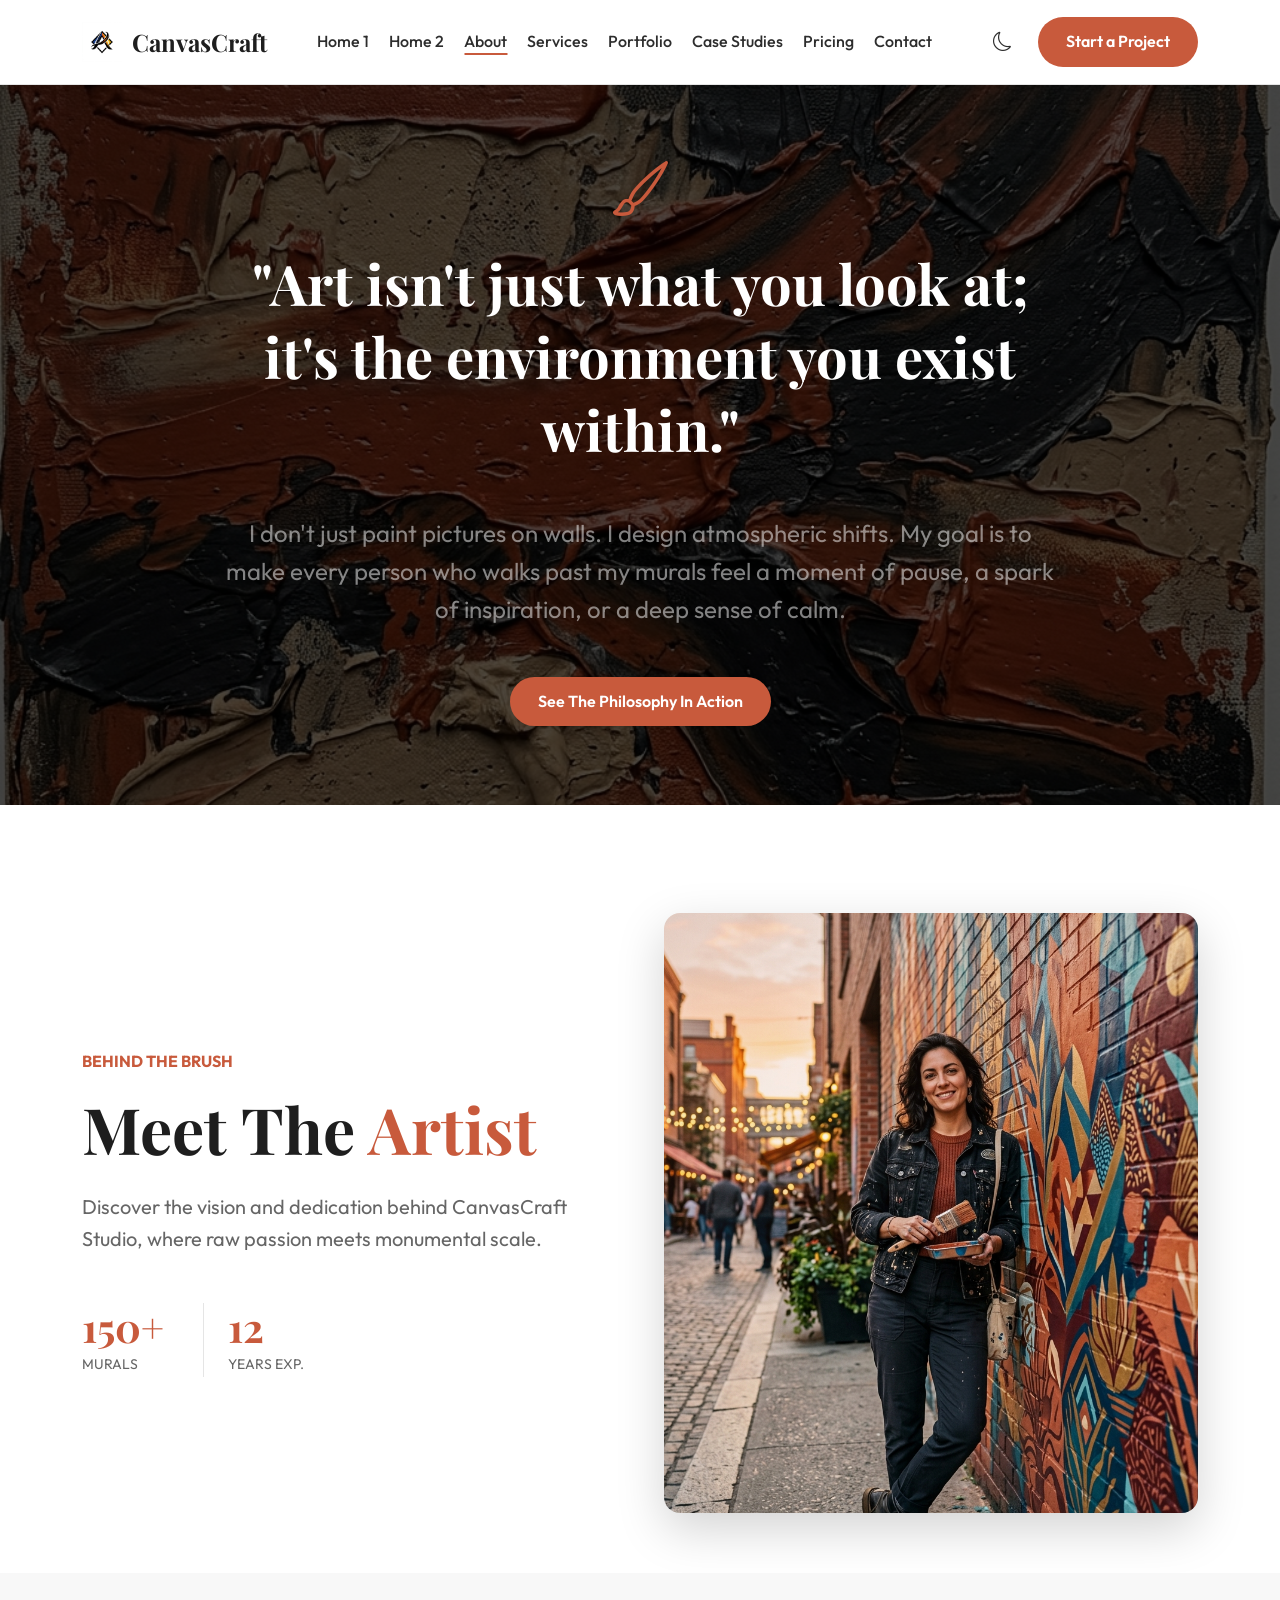
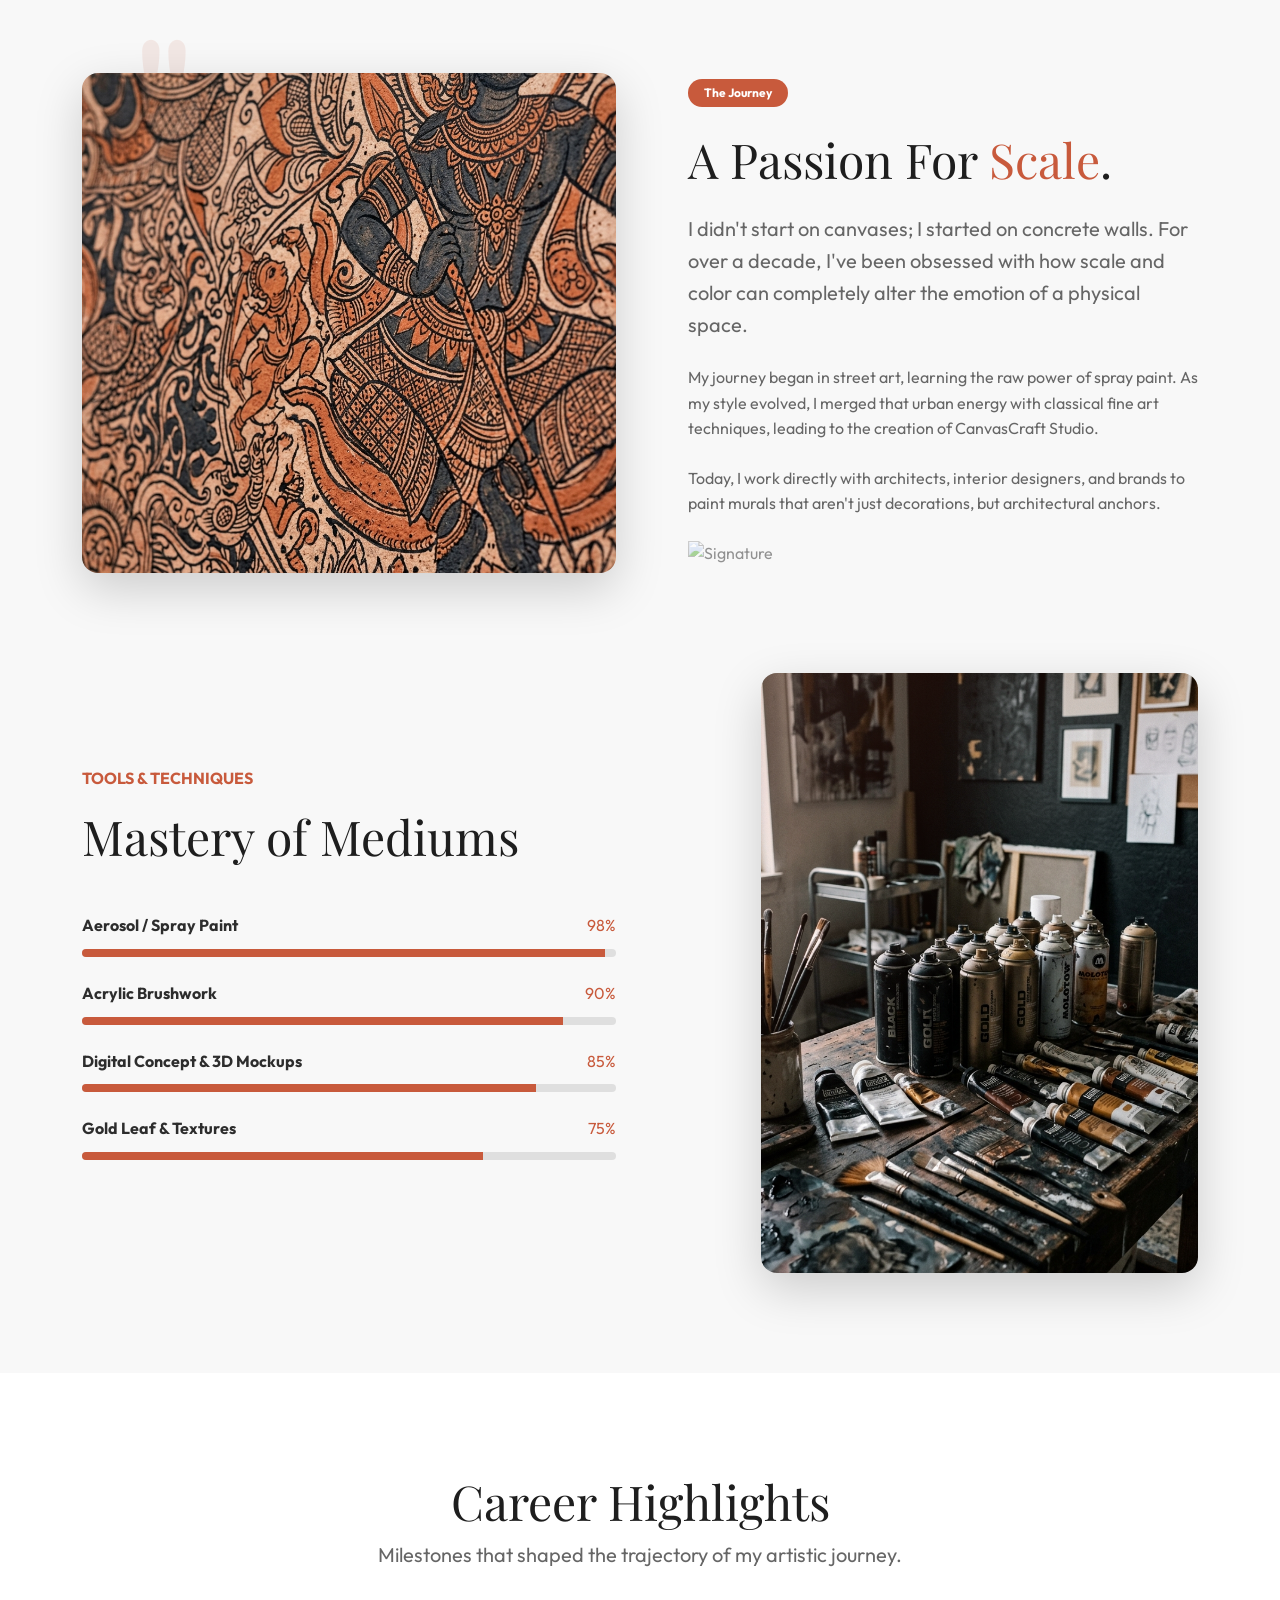
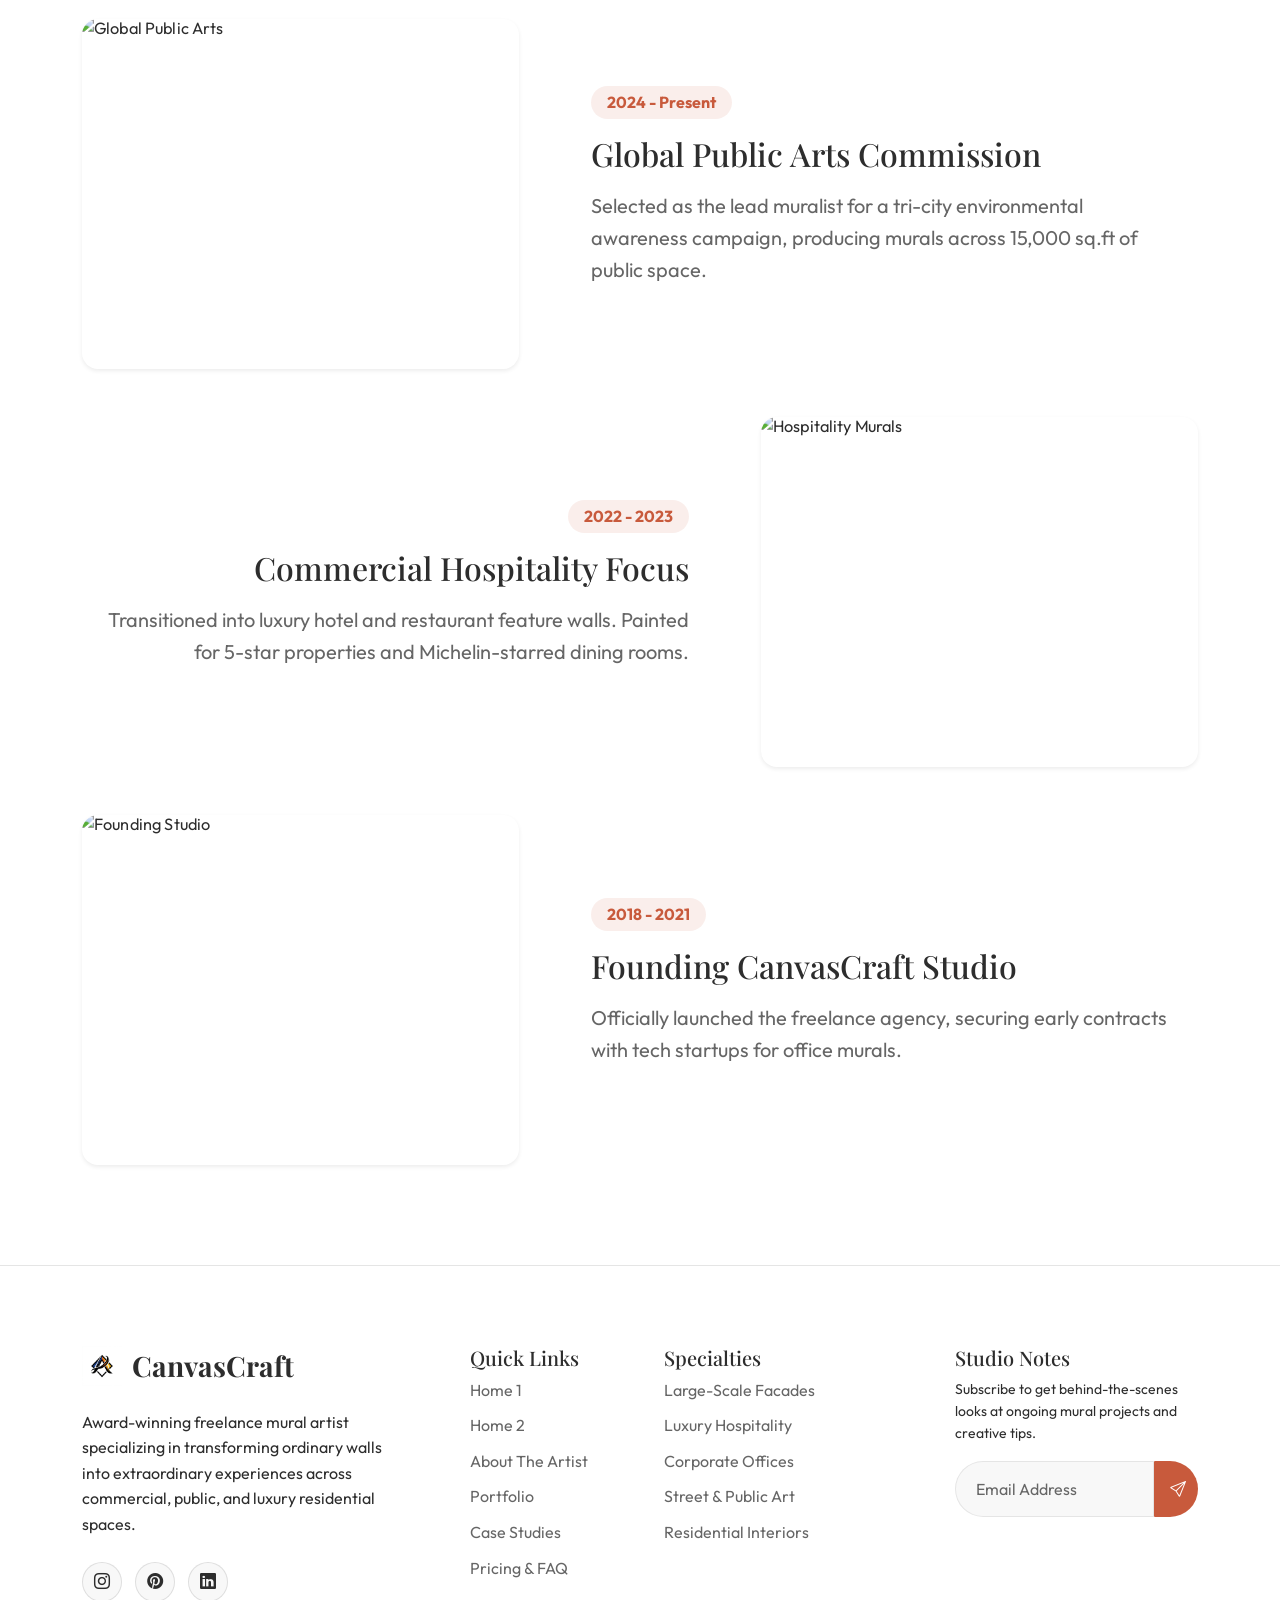
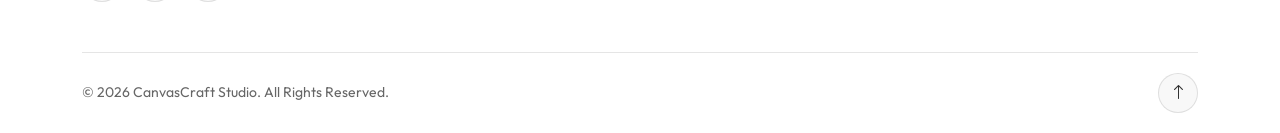
==== about.html @ 9277667c "first commit" ====
<!DOCTYPE html>
<html lang="en">

<head>
    <meta charset="UTF-8">
    <meta name="viewport" content="width=device-width, initial-scale=1.0">
    <title>About The Artist | CanvasCraft Studio</title>

    <!-- Favicon -->
    <link rel="icon" type="image/png" sizes="16x16" href="assets/img/favicons/favicon-16x16.png">
    <link rel="icon" type="image/png" sizes="32x32" href="assets/img/favicons/favicon-32x32.png">
    <link rel="icon" type="image/png" sizes="48x48" href="assets/img/favicons/favicon-48x48.png">
    <link rel="apple-touch-icon" sizes="180x180" href="assets/img/favicons/favicon-180x180.png">
    <link rel="icon" type="image/png" sizes="192x192" href="assets/img/favicons/favicon-192x192.png">
    <link rel="icon" type="image/png" sizes="512x512" href="assets/img/favicons/favicon-512x512.png">

    <!-- Bootstrap CSS -->
    <link href="https://cdn.jsdelivr.net/npm/bootstrap@5.3.2/dist/css/bootstrap.min.css" rel="stylesheet">
    <!-- Bootstrap Icons -->
    <link rel="stylesheet" href="https://cdn.jsdelivr.net/npm/bootstrap-icons@1.11.1/font/bootstrap-icons.css">
    <!-- Custom CSS -->
    <link rel="stylesheet" href="assets/css/style.css">
</head>

<body>

    <!-- Header -->
    <header>
        <div class="container d-flex justify-content-between align-items-center">
            <a href="index.html" class="navbar-brand brand-logo-wrapper">
                <img src="assets/img/brand-logo.png" alt="CanvasCraft Studio Logo" class="brand-logo-img">
                <span class="fs-4 fw-bold m-0"
                    style="color: var(--cc-secondary); font-family: var(--font-heading); line-height: 1;">CanvasCraft</span>
            </a>

            <nav class="d-none d-lg-flex">
                <a href="index.html" class="nav-link">Home 1</a>
                <a href="home2.html" class="nav-link">Home 2</a>
                <a href="about.html" class="nav-link active">About</a>
                <a href="services.html" class="nav-link">Services</a>
                <a href="portfolio.html" class="nav-link">Portfolio</a>
                <a href="case-studies.html" class="nav-link">Case Studies</a>
                <a href="pricing.html" class="nav-link">Pricing</a>
                <a href="contact.html" class="nav-link">Contact</a>
            </nav>

            <div class="d-flex align-items-center gap-3">
                <button id="themeToggle" class="theme-toggle" aria-label="Toggle Dark Mode">
                    <i class="bi bi-moon"></i>
                </button>
                <a href="booking.html" class="btn-primary-brand d-none d-md-inline-block">Start a Project</a>
                <button class="navbar-toggler d-lg-none btn border-0" type="button" data-bs-toggle="offcanvas"
                    data-bs-target="#mobileMenu">
                    <i class="bi bi-list fs-2 text-primary-brand"></i>
                </button>
            </div>
        </div>
    </header>

    <!-- Mobile Menu Offcanvas -->
    <div class="offcanvas offcanvas-end bg-surface" tabindex="-1" id="mobileMenu">
        <div class="offcanvas-header border-bottom">
            <div class="brand-logo-wrapper">
                <img src="assets/img/brand-logo.png" alt="CanvasCraft Studio Logo" class="brand-logo-img">
                <span class="fs-5 fw-bold m-0"
                    style="color: var(--cc-secondary); font-family: var(--font-heading); line-height: 1;">CanvasCraft</span>
            </div>
            <button type="button" class="btn-close" data-bs-dismiss="offcanvas" aria-label="Close"></button>
        </div>
        <div class="offcanvas-body">
            <div class="d-flex flex-column gap-3 fs-5">
                <a href="index.html" class="text-decoration-none text-body">Home 1</a>
                <a href="home2.html" class="text-decoration-none text-body">Home 2</a>
                <a href="about.html" class="text-decoration-none text-primary-brand">About</a>
                <a href="services.html" class="text-decoration-none text-body">Services</a>
                <a href="portfolio.html" class="text-decoration-none text-body">Portfolio</a>
                <a href="case-studies.html" class="text-decoration-none text-body">Case Studies</a>
                <a href="contact.html" class="text-decoration-none text-body">Contact</a>
                <a href="booking.html" class="btn-primary-brand text-center mt-4">Start a Project</a>
            </div>
        </div>
    </div>

    <main>
        <!-- 5. Artistic Philosophy (Moved to Hero) -->
        <section class="philosophy-section position-relative reveal-up overflow-hidden d-flex align-items-center" style="min-height: 80vh;">
            <div class="philosophy-bg position-absolute w-100 h-100 top-0 start-0"
                style="background-image: url('assets/img/services-hero.png'); background-size: cover; background-position: center; background-attachment: fixed; filter: brightness(0.3);">
            </div>
            <div class="container position-relative z-1 text-center text-white">
                <div class="row justify-content-center">
                    <div class="col-lg-9 py-5">
                        <i class="bi bi-brush text-primary-brand display-4 mb-4 d-inline-block"></i>
                        <h2 class="display-4 fw-bold mb-5"
                            style="color: #fff; font-family: var(--font-heading); line-height: 1.3;">"Art isn't just
                            what you look at; it's the environment you exist within."</h2>
                        <p class="fs-4 text-white-50 mb-5 max-w-700 mx-auto">I don't just paint pictures on walls. I
                            design atmospheric shifts. My goal is to make every person who walks past my murals feel a
                            moment of pause, a spark of inspiration, or a deep sense of calm.</p>
                        <a href="portfolio.html" class="btn-primary-brand btn-lg magnetic-btn border-0">See The
                            Philosophy
                            In Action</a>
                    </div>
                </div>
            </div>
        </section>

        <!-- 1. About Info -->
        <section class="about-modern-hero section-padding overflow-hidden bg-surface">
            <div class="container mt-5">
                <div class="row align-items-center g-5">
                    <div class="col-lg-6 reveal-fade-right">
                        <span
                            class="text-primary-brand fw-bold text-uppercase letter-spacing-2 d-inline-block mb-3">Behind
                            The Brush</span>
                        <h1 class="display-3 fw-bold mb-4">Meet The <span class="text-primary-brand">Artist</span></h1>
                        <p class="fs-5 text-muted mb-5">Discover the vision and dedication behind CanvasCraft Studio,
                            where raw passion meets monumental scale.</p>
                        <div class="d-flex gap-4">
                            <div class="stat-box">
                                <h3 class="display-6 fw-bold text-primary-brand mb-0">150+</h3>
                                <span class="text-muted small text-uppercase">Murals</span>
                            </div>
                            <div class="divider-vertical" style="width: 1px; background: var(--cc-border);"></div>
                            <div class="stat-box">
                                <h3 class="display-6 fw-bold text-primary-brand mb-0">12</h3>
                                <span class="text-muted small text-uppercase">Years Exp.</span>
                            </div>
                        </div>
                    </div>
                    <div class="col-lg-6 reveal-fade-left">
                        <div class="modern-image-wrapper rounded-4 overflow-hidden position-relative shadow-lg">
                            <img src="assets/img/about-hero.png" alt="Mural Artist Portrait"
                                class="img-fluid w-100 object-fit-cover"
                                style="height: 600px; transition: transform 0.8s ease;">
                            <div class="image-overlay-glow"></div>
                        </div>
                    </div>
                </div>
            </div>
        </section>

        <!-- 2. Artist Story -->
        <section class="story-section section-padding pb-0">
            <div class="container">
                <div class="row g-5 align-items-center">
                    <div class="col-lg-6 stagger-item">
                        <div class="modern-image-wrapper rounded-4 overflow-hidden shadow-lg">
                            <img src="assets/img/services-why.png" alt="Artist at work"
                                class="img-fluid w-100 object-fit-cover" style="height: 500px;">
                        </div>
                    </div>
                    <div class="col-lg-6 ps-lg-5 stagger-item" style="transition-delay: 0.2s;">
                        <span class="badge bg-dark text-white rounded-pill px-3 py-2 mb-4 d-inline-block"
                            style="background-color: var(--cc-primary) !important;">The Journey</span>
                        <h2 class="display-5 mb-4">A Passion For <span class="text-primary-brand">Scale</span>.</h2>
                        <p class="fs-5 text-muted mb-4">I didn't start on canvases; I started on concrete walls. For
                            over a decade, I've been obsessed with how scale and color can completely alter the emotion
                            of a physical space.</p>
                        <p class="text-muted mb-4">My journey began in street art, learning the raw power of spray
                            paint. As my style evolved, I merged that urban energy with classical fine art techniques,
                            leading to the creation of CanvasCraft Studio.</p>
                        <p class="text-muted mb-4">Today, I work directly with architects, interior designers, and
                            brands to paint murals that aren't just decorations, but architectural anchors.</p>
                        <img src="assets/img/logo.png" alt="Signature" height="40" style="opacity: 0.5;">
                    </div>
                </div>
            </div>
        </section>

        <!-- 3. Skills & Mediums -->
        <section class="section-padding">
            <div class="container">
                <div class="row g-5 align-items-center">
                    <div class="col-lg-6 order-2 order-lg-1 reveal-fade-right">
                        <span
                            class="text-primary-brand fw-bold text-uppercase letter-spacing-2 d-inline-block mb-3">Tools
                            & Techniques</span>
                        <h2 class="mb-5 display-5">Mastery of Mediums</h2>

                        <div class="skill-bar-container mb-4">
                            <div class="d-flex justify-content-between mb-1">
                                <span class="fw-bold">Aerosol / Spray Paint</span>
                                <span class="text-primary-brand">98%</span>
                            </div>
                            <div class="skill-bar">
                                <div class="skill-progress" data-width="98"></div>
                            </div>
                        </div>

                        <div class="skill-bar-container mb-4">
                            <div class="d-flex justify-content-between mb-1">
                                <span class="fw-bold">Acrylic Brushwork</span>
                                <span class="text-primary-brand">90%</span>
                            </div>
                            <div class="skill-bar">
                                <div class="skill-progress" data-width="90"></div>
                            </div>
                        </div>

                        <div class="skill-bar-container mb-4">
                            <div class="d-flex justify-content-between mb-1">
                                <span class="fw-bold">Digital Concept & 3D Mockups</span>
                                <span class="text-primary-brand">85%</span>
                            </div>
                            <div class="skill-bar">
                                <div class="skill-progress" data-width="85"></div>
                            </div>
                        </div>

                        <div class="skill-bar-container">
                            <div class="d-flex justify-content-between mb-1">
                                <span class="fw-bold">Gold Leaf & Textures</span>
                                <span class="text-primary-brand">75%</span>
                            </div>
                            <div class="skill-bar">
                                <div class="skill-progress" data-width="75"></div>
                            </div>
                        </div>
                    </div>
                    <div class="col-lg-5 offset-lg-1 order-1 order-lg-2 reveal-fade-left">
                        <div class="modern-image-wrapper rounded-4 overflow-hidden shadow-lg position-relative">
                            <img src="assets/img/about-skills.png" alt="Artist tools and mediums"
                                class="img-fluid w-100 object-fit-cover" style="height: 600px;">
                            <div class="image-overlay-glow"></div>
                        </div>
                    </div>
                </div>
            </div>
        </section>

        <!-- 4. Experience Timeline (Visual) -->
        <section class="section-padding bg-surface">
            <div class="container">
                <div class="text-center mb-5 reveal-up">
                    <h2 class="display-5">Career Highlights</h2>
                    <p class="text-muted fs-5 max-w-700 mx-auto">Milestones that shaped the trajectory of my artistic
                        journey.</p>
                </div>

                <div class="visual-timeline mt-5">
                    <!-- Milestone 1 -->
                    <div class="row g-5 align-items-center mb-5 stagger-item">
                        <div class="col-lg-5">
                            <div class="modern-image-wrapper rounded-4 shadow-sm overflow-hidden">
                                <img src="https://images.pexels.com/photos/36637961/pexels-photo-36637961.jpeg"
                                    alt="Global Public Arts" class="img-fluid w-100 object-fit-cover"
                                    style="height: 350px;">
                            </div>
                        </div>
                        <div class="col-lg-7 px-lg-5">
                            <div
                                class="d-inline-block px-3 py-1 bg-primary-brand-light text-primary-brand rounded-pill mb-3 fw-bold">
                                2024 - Present</div>
                            <h3 class="h2 mb-3">Global Public Arts Commission</h3>
                            <p class="text-muted fs-5">Selected as the lead muralist for a tri-city environmental
                                awareness campaign, producing murals across 15,000 sq.ft of public space.</p>
                        </div>
                    </div>

                    <!-- Milestone 2 -->
                    <div class="row g-5 align-items-center mb-5 stagger-item">
                        <div class="col-lg-7 order-2 order-lg-1 text-lg-end px-lg-5">
                            <div
                                class="d-inline-block px-3 py-1 bg-primary-brand-light text-primary-brand rounded-pill mb-3 fw-bold">
                                2022 - 2023</div>
                            <h3 class="h2 mb-3">Commercial Hospitality Focus</h3>
                            <p class="text-muted fs-5">Transitioned into luxury hotel and restaurant feature walls.
                                Painted for 5-star properties and Michelin-starred dining rooms.</p>
                        </div>
                        <div class="col-lg-5 order-1 order-lg-2">
                            <div class="modern-image-wrapper rounded-4 shadow-sm overflow-hidden">
                                <img src="https://images.pexels.com/photos/13370083/pexels-photo-13370083.jpeg"
                                    alt="Hospitality Murals" class="img-fluid w-100 object-fit-cover"
                                    style="height: 350px;">
                            </div>
                        </div>
                    </div>

                    <!-- Milestone 3 -->
                    <div class="row g-5 align-items-center stagger-item">
                        <div class="col-lg-5">
                            <div class="modern-image-wrapper rounded-4 shadow-sm overflow-hidden">
                                <img src="https://images.pexels.com/photos/8036827/pexels-photo-8036827.jpeg"
                                    alt="Founding Studio" class="img-fluid w-100 object-fit-cover"
                                    style="height: 350px;">
                            </div>
                        </div>
                        <div class="col-lg-7 px-lg-5">
                            <div
                                class="d-inline-block px-3 py-1 bg-primary-brand-light text-primary-brand rounded-pill mb-3 fw-bold">
                                2018 - 2021</div>
                            <h3 class="h2 mb-3">Founding CanvasCraft Studio</h3>
                            <p class="text-muted fs-5">Officially launched the freelance agency, securing early
                                contracts with tech startups for office murals.</p>
                        </div>
                    </div>
                </div>
            </div>
        </section>


    </main>

    <!-- Identical Footer Across All Pages -->
    <footer>
        <div class="container">
            <div class="row g-5">
                <div class="col-lg-4 pe-lg-5">
                    <div class="brand-logo-wrapper mb-4">
                        <img src="assets/img/brand-logo.png" alt="CanvasCraft Studio Logo" class="brand-logo-img">
                        <span class="fs-3 fw-bold  m-0"
                            style="font-family: var(--font-heading); line-height: 1;">CanvasCraft</span>
                    </div>
                    <p class="mb-4">Award-winning freelance mural artist specializing in transforming ordinary walls
                        into extraordinary experiences across commercial, public, and luxury residential spaces.</p>
                    <div class="social-icons">
                        <a href="#"><i class="bi bi-instagram"></i></a>
                        <a href="#"><i class="bi bi-pinterest"></i></a>
                        <a href="#"><i class="bi bi-linkedin"></i></a>
                    </div>
                </div>
                <div class="col-lg-2 col-md-6">
                    <h4 class="h5">Quick Links</h4>
                    <a href="index.html" class="footer-link">Home 1</a>
                    <a href="home2.html" class="footer-link">Home 2</a>
                    <a href="about.html" class="footer-link text-primary-brand">About The Artist</a>
                    <a href="portfolio.html" class="footer-link">Portfolio</a>
                    <a href="case-studies.html" class="footer-link">Case Studies</a>
                    <a href="pricing.html" class="footer-link">Pricing & FAQ</a>
                </div>
                <div class="col-lg-3 col-md-6">
                    <h4 class="h5">Specialties</h4>
                    <a href="services.html" class="footer-link">Large-Scale Facades</a>
                    <a href="services.html" class="footer-link">Luxury Hospitality</a>
                    <a href="services.html" class="footer-link">Corporate Offices</a>
                    <a href="services.html" class="footer-link">Street & Public Art</a>
                    <a href="services.html" class="footer-link">Residential Interiors</a>
                </div>
                <div class="col-lg-3">
                    <h4 class="h5">Studio Notes</h4>
                    <p class="small mb-3">Subscribe to get behind-the-scenes looks at ongoing mural projects and
                        creative tips.</p>
                    <form class="d-flex">
                        <input type="email" class="form-control rounded-start-pill" placeholder="Email Address">
                        <button class="btn btn-primary-brand rounded-end-pill px-3" type="button"
                            style="padding: 10px 15px;"><i class="bi bi-send"></i></button>
                    </form>
                </div>
            </div>

            <div class="footer-bottom d-flex flex-column flex-md-row justify-content-between align-items-center">
                <p class="mb-2 mb-md-0 text-secondary small">&copy; 2026 CanvasCraft Studio. All Rights Reserved.</p>
                <div class="social-icons mt-3 mt-md-0">
                    <a href="#" onclick="window.scrollTo({top:0, behavior:'smooth'}); return false;"
                        aria-label="Back to top" style="margin-right: 0;" title="Back to top">
                        <i class="bi bi-arrow-up"></i>
                    </a>
                </div>
            </div>
        </div>
    </footer>

    <!-- Bootstrap Bundle with Popper -->
    <script src="https://cdn.jsdelivr.net/npm/bootstrap@5.3.2/dist/js/bootstrap.bundle.min.js"></script>
    <!-- Custom JS -->
    <script src="assets/js/main.js"></script>
</body>

</html>
---- assets/css/style.css ----
@import url('https://fonts.googleapis.com/css2?family=Outfit:wght@300;400;500;600;700;800&family=Playfair+Display:ital,wght@0,400;0,600;0,700;1,400&display=swap');

:root {
  /* Colors - Light Theme (Default) */
  --cc-primary: #C85A3C; /* Deep Terracotta */
  --cc-secondary: #1E1E1E; /* Charcoal Black */
  --cc-accent: #E6D5C3; /* Warm Sand */
  --cc-bg: #F8F8F8; /* Soft White */
  --cc-surface: #FFFFFF;
  --cc-text: #2D2D2D;
  --cc-text-muted: #666666;
  --cc-border: rgba(0, 0, 0, 0.1);
  --cc-nav-bg: rgba(248, 248, 248, 0.9);
  
  /* Fonts */
  --font-heading: 'Playfair Display', serif;
  --font-body: 'Outfit', sans-serif;
  
  /* Layout */
  --section-padding: 100px 0;
  --border-radius: 12px;
  --transition-smooth: 0.4s cubic-bezier(0.25, 1, 0.5, 1);
}

[data-theme="dark"] {
  --cc-primary: #D96A4A;
  --cc-secondary: #F8F8F8;
  --cc-accent: #C2AE9A;
  --cc-bg: #121212;
  --cc-surface: #1E1E1E;
  --cc-text: #E0E0E0;
  --cc-text-muted: #A0A0A0;
  --cc-border: rgba(255, 255, 255, 0.1);
  --cc-nav-bg: rgba(18, 18, 18, 0.9);
}

* {
  margin: 0;
  padding: 0;
  box-sizing: border-box;
}

body {
  font-family: var(--font-body);
  background-color: var(--cc-bg);
  color: var(--cc-text);
  line-height: 1.6;
  transition: background-color var(--transition-smooth), color var(--transition-smooth);
  overflow-x: hidden;
  padding-top: 85px; /* Prevent header overlap */
}

h1, h2, h3, h4, h5, h6 {
  font-family: var(--font-heading);
  color: var(--cc-secondary);
  font-weight: 700;
  line-height: 1.2;
}

a {
  text-decoration: none;
  color: var(--cc-primary);
  transition: color var(--transition-smooth);
}

img {
  max-width: 100%;
  height: auto;
  display: block;
}

/* Base Utility Classes */
.bg-surface { background-color: var(--cc-surface); transition: background-color var(--transition-smooth); }
.text-primary-brand { color: var(--cc-primary); }
.bg-primary-brand { background-color: var(--cc-primary) !important; }
.section-padding { padding: var(--section-padding); }

/* Sticky Header */
header {
  position: fixed;
  top: 0;
  left: 0;
  width: 100%;
  height: 85px;
  z-index: 1000;
  background-color: var(--cc-surface); /* Solid background to prevent blending */
  box-shadow: 0 4px 20px rgba(0,0,0,0.05); /* Stronger separation */
  border-bottom: 1px solid var(--cc-border);
  transition: all var(--transition-smooth);
  display: flex;
  align-items: center;
}

.navbar-brand img {
  height: 50px;
  object-fit: contain;
}

.nav-link {
  color: var(--cc-text) !important;
  font-weight: 500;
  position: relative;
  margin: 0 10px;
}

.nav-link::after {
  content: '';
  position: absolute;
  width: 0;
  height: 2px;
  bottom: 0;
  left: 50%;
  background-color: var(--cc-primary);
  transition: all var(--transition-smooth);
  transform: translateX(-50%);
}

.nav-link:hover::after, .nav-link.active::after {
  width: 100%;
}

.btn-primary-brand {
  background-color: var(--cc-primary);
  color: #fff;
  padding: 12px 28px;
  border-radius: 30px;
  font-weight: 600;
  border: none;
  position: relative;
  overflow: hidden;
  z-index: 1;
  transition: all var(--transition-smooth);
  text-decoration: none;
  display: inline-block;
}

.btn-primary-brand::before {
  content: '';
  position: absolute;
  top: 0;
  left: -100%;
  width: 100%;
  height: 100%;
  background-color: #A3482E;
  z-index: -1;
  transition: all var(--transition-smooth);
}

.btn-primary-brand:hover::before {
  left: 0;
}

.btn-primary-brand:hover {
  color: #fff;
  transform: translateY(-3px);
  box-shadow: 0 10px 20px rgba(200, 90, 60, 0.3);
}

.theme-toggle {
  background: none;
  border: none;
  color: var(--cc-text);
  font-size: 1.2rem;
  cursor: pointer;
  display: flex;
  align-items: center;
  justify-content: center;
  width: 40px;
  height: 40px;
  border-radius: 50%;
  transition: background-color 0.3s;
}
.theme-toggle:hover {
  background-color: var(--cc-border);
}

/* Animations */
.reveal-up {
  opacity: 0;
  transform: translateY(50px);
  transition: all 1s cubic-bezier(0.25, 1, 0.5, 1);
}

.reveal-up.active {
  opacity: 1;
  transform: translateY(0);
}

.stagger-item {
  opacity: 0;
  transform: translateY(30px);
  transition: all 0.8s cubic-bezier(0.25, 1, 0.5, 1);
}

.stagger-item.active {
  opacity: 1;
  transform: translateY(0);
}

.reveal-fade-right {
  opacity: 0;
  transform: translateX(-50px);
  transition: all 1s cubic-bezier(0.25, 1, 0.5, 1);
}

.reveal-fade-right.active {
  opacity: 1;
  transform: translateX(0);
}

.reveal-fade-left {
  opacity: 0;
  transform: translateX(50px);
  transition: all 1s cubic-bezier(0.25, 1, 0.5, 1);
}

.reveal-fade-left.active {
  opacity: 1;
  transform: translateX(0);
}

/* Home Page 1 Styles */

/* 1. Premium Hero */
.hero-home1 {
  min-height: calc(100vh - 85px);
  display: flex;
  align-items: center;
  position: relative;
  padding-top: 40px;
}
.hero-content h1 {
  font-size: clamp(3rem, 5vw, 5.5rem);
  margin-bottom: 20px;
}
.hero-image-wrapper {
  position: relative;
  border-radius: var(--border-radius);
  overflow: hidden;
  box-shadow: 0 20px 50px rgba(0,0,0,0.1);
}
.hero-image-wrapper img {
  width: 100%;
  height: 80vh;
  object-fit: cover;
  transition: transform 1.5s ease;
}
.hero-image-wrapper:hover img {
  transform: scale(1.05);
}

/* 2. Featured Mural Categories */
.category-card {
  position: relative;
  border-radius: var(--border-radius);
  overflow: hidden;
  cursor: pointer;
  margin-bottom: 30px;
}
.category-card img {
  height: 400px;
  width: 100%;
  object-fit: cover;
  transition: transform 0.8s ease;
}
.category-overlay {
  position: absolute;
  bottom: 0;
  left: 0;
  width: 100%;
  padding: 30px;
  background: linear-gradient(to top, rgba(0,0,0,0.8), transparent);
  color: #fff;
  transform: translateY(20px);
  opacity: 0;
  transition: all 0.4s ease;
}
.category-overlay h3 {
  color: #fff;
  margin: 0;
}
.category-card:hover img {
  transform: scale(1.1);
}
.category-card:hover .category-overlay {
  transform: translateY(0);
  opacity: 1;
}

/* 3. Signature Projects */
.signature-section {
  background-color: var(--cc-bg);
  position: relative;
  overflow: hidden;
}
.modern-image-wrapper {
  border-radius: 20px;
  overflow: hidden;
  box-shadow: 0 30px 60px rgba(0,0,0,0.1);
}
.modern-image-wrapper img {
  transform: scale(1.02);
}
.modern-image-wrapper:hover img {
  transform: scale(1.08);
}
.image-overlay-glow {
  position: absolute;
  top: 0; left: 0; right: 0; bottom: 0;
  background: linear-gradient(135deg, rgba(200,90,60,0.2) 0%, transparent 50%);
  pointer-events: none;
}
.signature-content-modern {
  background-color: transparent;
}
.transition-transform {
  transition: transform 0.3s ease;
}
.btn-primary-brand:hover .transition-transform {
  transform: translateX(5px);
}

/* 4. Creative Process Timeline */
.process-timeline {
  position: relative;
}
.process-timeline::before {
  content: '';
  position: absolute;
  top: 0;
  left: 50%;
  width: 2px;
  height: 100%;
  background-color: var(--cc-primary);
  transform: translateX(-50%);
  opacity: 0.3;
}
.timeline-item {
  position: relative;
  margin-bottom: 60px;
  width: 50%;
}
.timeline-item:nth-child(odd) {
  left: 0;
  padding-right: 50px;
  text-align: right;
}
.timeline-item:nth-child(even) {
  left: 50%;
  padding-left: 50px;
}
.timeline-dot {
  position: absolute;
  top: 0;
  width: 20px;
  height: 20px;
  background-color: var(--cc-primary);
  border-radius: 50%;
  z-index: 1;
}
.timeline-item:nth-child(odd) .timeline-dot {
  right: -10px;
}
.timeline-item:nth-child(even) .timeline-dot {
  left: -10px;
}

/* 5. Testimonials */
.testimonial-card {
  background-color: var(--cc-surface);
  padding: 40px;
  border-radius: var(--border-radius);
  box-shadow: 0 15px 35px rgba(0,0,0,0.03);
  transition: transform 0.3s ease, background-color var(--transition-smooth);
  border: 1px solid var(--cc-border);
}
.testimonial-card:hover {
  transform: translateY(-10px);
}
.client-info {
  display: flex;
  align-items: center;
  margin-bottom: 20px;
}
.client-avatar {
  width: 60px;
  height: 60px;
  border-radius: 50%;
  background-color: var(--cc-accent);
  display: flex;
  align-items: center;
  justify-content: center;
  font-weight: bold;
  color: var(--cc-secondary);
  font-size: 1.5rem;
  margin-right: 15px;
}

/* 6. Contact CTA */
.cta-section {
  background-color: var(--cc-accent);
  color: var(--cc-secondary);
  text-align: center;
  position: relative;
  overflow: hidden;
  border-radius: var(--border-radius);
  margin: 0 20px 100px 20px;
}
.cta-section [data-theme="dark"] & {
  color: #121212;
}
.cta-content h2 {
  color: var(--cc-secondary);
}
[data-theme="dark"] .cta-section h2, [data-theme="dark"] .cta-section p {
  color: #121212 !important;
}

/* Footer */
footer {
  background-color: var(--cc-surface);
  color: var(--cc-text);
  padding-top: 80px;
  border-top: 1px solid var(--cc-border);
}
footer h4 {
  color: var(--cc-secondary);
  margin-bottom: 20px;
}
.footer-link {
  color: var(--cc-text-muted);
  transition: color 0.3s ease;
  display: block;
  margin-bottom: 10px;
}
.footer-link:hover {
  color: var(--cc-primary);
}
.social-icons a {
  color: var(--cc-text);
  background-color: var(--cc-bg);
  border: 1px solid var(--cc-border);
  width: 40px;
  height: 40px;
  display: inline-flex;
  align-items: center;
  justify-content: center;
  border-radius: 50%;
  margin-right: 10px;
  transition: all 0.3s ease;
}
.social-icons a:hover {
  background-color: var(--cc-primary);
  color: #fff;
  border-color: var(--cc-primary);
  transform: translateY(-3px);
}
.footer-bottom {
  border-top: 1px solid var(--cc-border);
  padding: 20px 0;
  margin-top: 50px;
}

/* Responsive Overrides */
@media (max-width: 768px) {
  .process-timeline::before {
    left: 20px;
  }
  .timeline-item {
    width: 100%;
    padding-left: 60px !important;
    padding-right: 0 !important;
    text-align: left !important;
    left: 0 !important;
  }
  .timeline-dot {
    left: 10px !important;
  }
}

/* Home Page 2 Styles */
.split-hero {
  min-height: calc(100vh - 85px);
  display: flex;
  position: relative;
  overflow: hidden;
}
.split-hero-text {
  display: flex;
  flex-direction: column;
  justify-content: center;
  padding: 5% 10%;
  background-color: var(--cc-surface);
  z-index: 2;
}
.split-hero-img {
  background-image: url('../img/home2-hero.png');
  background-size: cover;
  background-position: center;
  clip-path: polygon(10% 0, 100% 0, 100% 100%, 0% 100%);
  animation: slideInRight 1.5s cubic-bezier(0.25, 1, 0.5, 1) forwards;
  opacity: 0;
}
@keyframes slideInRight {
  from { transform: translateX(100%); opacity: 0; }
  to { transform: translateX(0); opacity: 1; }
}

.large-project-section {
  /* Inherits standard body background and text color */
}
.large-project-img {
  border-radius: var(--border-radius);
  box-shadow: 0 30px 60px rgba(0,0,0,0.5);
  transform: scale(0.95);
  transition: transform 1s ease;
}
.large-project-img:hover {
  transform: scale(1);
}

.industry-card {
  padding: 40px;
  background-color: var(--cc-surface);
  border-radius: var(--border-radius);
  border: 1px solid var(--cc-border);
  text-align: center;
  transition: all var(--transition-smooth);
}
.industry-card i {
  font-size: 3rem;
  color: var(--cc-primary);
  margin-bottom: 20px;
  display: inline-block;
  transition: transform 0.4s;
}
.industry-card:hover {
  background-color: var(--cc-primary);
  color: #fff;
  transform: translateY(-10px);
}
.industry-card:hover i, .industry-card:hover h4, .industry-card:hover p {
  color: #fff !important;
}

/* Before & After Slider */
.ba-slider {
  position: relative;
  width: 100%;
  max-width: 900px;
  margin: 0 auto;
  border-radius: var(--border-radius);
  overflow: hidden;
  box-shadow: 0 20px 40px rgba(0,0,0,0.1);
}
.ba-img {
  width: 100%;
  display: block;
}
.ba-after {
  position: absolute;
  top: 0;
  left: 0;
  width: 50%;
  height: 100%;
  overflow: hidden;
  border-right: 4px solid var(--cc-primary);
}
.ba-after img {
  width: 900px; /* Match max-width */
  max-width: none;
  height: 100%;
  object-fit: cover;
}
.ba-handle {
  position: absolute;
  top: 0;
  bottom: 0;
  left: 50%;
  width: 40px;
  margin-left: -20px;
  cursor: ew-resize;
  z-index: 10;
  display: flex;
  align-items: center;
  justify-content: center;
}
.ba-handle-btn {
  width: 40px;
  height: 40px;
  background-color: var(--cc-primary);
  border-radius: 50%;
  color: #fff;
  display: flex;
  align-items: center;
  justify-content: center;
  box-shadow: 0 0 15px rgba(0,0,0,0.3);
}

.award-logo {
  filter: grayscale(100%) opacity(0.5);
  transition: all 0.3s ease;
  max-height: 60px;
}
.award-logo:hover {
  filter: grayscale(0%) opacity(1);
}

/* Global Brand Logo Standards */
.brand-logo-wrapper {
  display: flex;
  align-items: center;
  gap: 10px;
}
.brand-logo-img {
  height: 40px !important;
  width: auto;
  object-fit: contain;
}

/* About Page Styles */
.about-modern-hero {
  padding-top: 60px;
  padding-bottom: 60px;
}
.bg-primary-brand-light {
  background-color: rgba(200, 90, 60, 0.1);
}
.stat-box {
  padding-right: 15px;
}
.visual-timeline .row {
  position: relative;
}

.story-section {
  position: relative;
}
.story-section::before {
  content: '"';
  position: absolute;
  top: -50px;
  left: 10%;
  font-family: var(--font-heading);
  font-size: 15rem;
  color: var(--cc-primary);
  opacity: 0.1;
  z-index: 0;
}

.skill-bar-container {
  margin-bottom: 20px;
}
.skill-bar {
  height: 8px;
  background-color: var(--cc-border);
  border-radius: 4px;
  overflow: hidden;
  margin-top: 10px;
}
.skill-progress {
  height: 100%;
  background-color: var(--cc-primary);
  width: 0; /* Animated via JS */
  transition: width 1.5s cubic-bezier(0.25, 1, 0.5, 1);
}

@media (max-width: 991px) {
  .split-hero-img {
    height: 40vh;
    clip-path: none;
    order: -1;
  }
}

/* Phase 3: Services & Details Styles */
.services-hero {
  padding-top: 100px;
  padding-bottom: 100px;
  background-image: linear-gradient(rgba(0, 0, 0, 0.7), rgba(0, 0, 0, 0.7)), url('https://images.pexels.com/photos/11216911/pexels-photo-11216911.jpeg');
  background-size: cover;
  background-position: center;
  background-attachment: fixed;
  color: #fff;
}

.service-cat-card {
  background-color: var(--cc-surface);
  border-radius: var(--border-radius);
  overflow: hidden;
  transition: all 0.5s ease;
  border: 1px solid var(--cc-border);
  position: relative;
  z-index: 1;
}
.service-cat-card::after {
  content: '';
  position: absolute;
  top: 0; left: 0; width: 100%; height: 100%;
  background-color: var(--cc-primary);
  z-index: -1;
  transform: scaleY(0);
  transform-origin: bottom;
  transition: transform 0.5s ease;
}
.service-cat-card:hover::after {
  transform: scaleY(1);
}
.service-cat-card:hover h3, .service-cat-card:hover p, .service-cat-card:hover i {
  color: #fff !important;
}
.service-cat-card:hover .service-card-img {
  transform: scale(1.1) !important;
}
.service-cat-card:hover .btn-outline-primary {
  border-color: #fff !important;
  color: #fff !important;
}

.process-steps-wrap {
  position: relative;
}
.process-step-box {
  background-color: var(--cc-surface);
  padding: 40px;
  border-radius: var(--border-radius);
  box-shadow: 0 10px 30px rgba(0,0,0,0.05);
  position: relative;
  z-index: 2;
  border-top: 4px solid var(--cc-primary);
}
.process-step-number {
  position: absolute;
  top: -25px;
  left: 30px;
  width: 50px;
  height: 50px;
  background-color: var(--cc-primary);
  color: #fff;
  border-radius: 50%;
  display: flex;
  align-items: center;
  justify-content: center;
  font-size: 1.5rem;
  font-weight: bold;
  font-family: var(--font-heading);
}

.why-hire-img {
  border-radius: var(--border-radius);
  box-shadow: -20px 20px 0 var(--cc-primary);
}

.sd-hero {
  padding-top: 60px;
  background-color: var(--cc-surface);
}
.sd-hero-img {
  width: 100%;
  height: 60vh;
  object-fit: cover;
  border-radius: var(--border-radius);
}

.sd-workflow-box {
  padding: 30px;
  border-left: 2px solid var(--cc-border);
  transition: all 0.3s;
}
.sd-workflow-box:hover {
  border-left-color: var(--cc-primary);
  background-color: rgba(200, 90, 60, 0.05);
}

.sd-portfolio-img {
  border-radius: var(--border-radius);
  transition: transform 0.5s;
}
.sd-portfolio-img:hover {
  transform: scale(1.03);
}

/* Phase 4: Blog Styles */
.blog-hero {
  padding-top: 60px;
  padding-bottom: 100px;
  background-color: var(--cc-surface);
}

.blog-card {
  background-color: var(--cc-surface);
  border-radius: var(--border-radius);
  overflow: hidden;
  border: 1px solid var(--cc-border);
  transition: all 0.4s ease;
  height: 100%;
  display: flex;
  flex-direction: column;
}
.blog-card:hover {
  transform: translateY(-10px);
  box-shadow: 0 15px 35px rgba(0,0,0,0.05);
}
.blog-card-img {
  width: 100%;
  height: 250px;
  object-fit: cover;
  transition: transform 0.6s ease;
}
.blog-card:hover .blog-card-img {
  transform: scale(1.05);
}
.blog-card-body {
  padding: 30px;
  flex-grow: 1;
  display: flex;
  flex-direction: column;
}

.newsletter-box {
  background-color: var(--cc-secondary);
  color: #fff;
  border-radius: var(--border-radius);
  padding: 60px 40px;
  position: relative;
  overflow: hidden;
}
.newsletter-box::before {
  content: '';
  position: absolute;
  top: -50px;
  right: -50px;
  width: 200px;
  height: 200px;
  background-color: var(--cc-primary);
  border-radius: 50%;
  opacity: 0.2;
  filter: blur(40px);
}

.blog-detail-hero {
  padding-top: 60px;
  padding-bottom: 80px;
}
.blog-content {
  font-size: 1.1rem;
  line-height: 1.8;
  color: var(--cc-text-muted);
}
.blog-content h3 {
  margin-top: 40px;
  margin-bottom: 20px;
  color: var(--cc-secondary);
}
.blog-content p {
  margin-bottom: 20px;
}
.blog-content blockquote {
  font-size: 1.5rem;
  font-family: var(--font-heading);
  color: var(--cc-primary);
  border-left: 4px solid var(--cc-primary);
  padding-left: 20px;
  margin: 40px 0;
  font-style: italic;
}

.related-post-card {
  border: none;
  background-color: transparent;
}
.related-post-card img {
  border-radius: var(--border-radius);
  height: 200px;
  object-fit: cover;
}

/* Phase 5: Pricing Styles */
.pricing-hero {
  padding-top: 100px;
  padding-bottom: 60px;
  background-color: var(--cc-surface);
}

.pricing-card {
  background-color: var(--cc-surface);
  border-radius: var(--border-radius);
  border: 1px solid var(--cc-border);
  padding: 40px;
  transition: all 0.4s ease;
  position: relative;
  z-index: 1;
}
.pricing-card:hover {
  transform: translateY(-10px);
  box-shadow: 0 15px 35px rgba(0,0,0,0.05);
}
.pricing-card.popular {
  border-color: var(--cc-primary);
  box-shadow: 0 10px 30px rgba(200, 90, 60, 0.1);
}
.pricing-badge {
  position: absolute;
  top: -15px;
  left: 50%;
  transform: translateX(-50%);
  background-color: var(--cc-primary);
  color: #fff;
  padding: 5px 20px;
  border-radius: 20px;
  font-size: 0.85rem;
  font-weight: bold;
  text-transform: uppercase;
}

.pricing-factor-icon {
  width: 60px;
  height: 60px;
  background-color: rgba(200, 90, 60, 0.1);
  color: var(--cc-primary);
  border-radius: 50%;
  display: flex;
  align-items: center;
  justify-content: center;
  font-size: 1.5rem;
  margin-bottom: 20px;
}

.accordion-item {
  border-color: var(--cc-border);
  background-color: var(--cc-surface);
  border-radius: var(--border-radius) !important;
  margin-bottom: 15px;
  overflow: hidden;
}
.accordion-button {
  background-color: var(--cc-surface);
  color: var(--cc-text);
  font-weight: bold;
  padding: 20px;
}
.accordion-button:not(.collapsed) {
  background-color: rgba(200, 90, 60, 0.05);
  color: var(--cc-primary);
  box-shadow: none;
}
[data-theme="dark"] .accordion-button::after {
  filter: invert(1) grayscale(100%) brightness(200%);
}
.accordion-body {
  color: var(--cc-text-muted);
  padding: 20px;
}

/* Phase 5: Gallery Styles */
.gallery-hero {
  padding-top: 100px;
  padding-bottom: 60px;
  background-color: var(--cc-surface);
}

.gallery-filters {
  display: flex;
  justify-content: center;
  gap: 15px;
  flex-wrap: wrap;
  margin-bottom: 40px;
}
.filter-btn {
  background: transparent;
  border: 1px solid var(--cc-border);
  color: var(--cc-text);
  padding: 8px 24px;
  border-radius: 30px;
  transition: all 0.3s ease;
}
.filter-btn:hover, .filter-btn.active {
  background-color: var(--cc-primary);
  border-color: var(--cc-primary);
  color: #fff;
}

.gallery-item {
  position: relative;
  overflow: hidden;
  border-radius: var(--border-radius);
  aspect-ratio: 4/3;
}
.gallery-item img {
  width: 100%;
  height: 100%;
  object-fit: cover;
  transition: transform 0.6s ease;
}
.gallery-overlay {
  position: absolute;
  top: 0; left: 0; width: 100%; height: 100%;
  background: rgba(0,0,0,0.7);
  display: flex;
  flex-direction: column;
  justify-content: center;
  align-items: center;
  opacity: 0;
  transition: opacity 0.4s ease;
  color: #fff;
  padding: 20px;
  text-align: center;
}
.gallery-item:hover img {
  transform: scale(1.1);
}
.gallery-item:hover .gallery-overlay {
  opacity: 1;
}

.case-study-wrap {
  background-color: var(--cc-secondary);
  color: #fff;
  border-radius: var(--border-radius);
  overflow: hidden;
}

/* Phase 6: Booking & Contact Styles */
.form-hero {
  padding-top: 80px;
  padding-bottom: 40px;
  background-color: var(--cc-surface);
}

.custom-form-wrap {
  background-color: var(--cc-surface);
  border-radius: var(--border-radius);
  padding: 50px;
  box-shadow: 0 20px 40px rgba(0,0,0,0.08);
  border: 1px solid var(--cc-border);
}

.form-control, .form-select {
  padding: 15px 20px;
  border-radius: 10px;
  border: 1px solid var(--cc-border) !important;
  background-color: var(--cc-bg) !important;
  color: var(--cc-text) !important;
  transition: border-color 0.3s, box-shadow 0.3s;
}
.form-control:focus, .form-select:focus {
  border-color: var(--cc-primary) !important;
  box-shadow: 0 0 0 4px rgba(200, 90, 60, 0.1) !important;
  background-color: var(--cc-bg) !important;
  color: var(--cc-text) !important;
}
.form-control::placeholder, .form-select::placeholder {
  color: var(--cc-text-muted) !important;
  opacity: 1 !important;
}

.contact-info-card {
  padding: 40px;
  border-radius: var(--border-radius);
  background-color: var(--cc-secondary);
  color: #fff;
  height: 100%;
}
.contact-icon-wrap {
  width: 50px;
  height: 50px;
  background-color: rgba(255,255,255,0.1);
  border-radius: 50%;
  display: flex;
  align-items: center;
  justify-content: center;
  font-size: 1.2rem;
  color: var(--cc-primary);
}

.map-wrapper {
  border-radius: var(--border-radius);
  overflow: hidden;
  height: 400px;
  box-shadow: 0 10px 30px rgba(0,0,0,0.05);
}
.map-wrapper iframe {
  width: 100%;
  height: 100%;
  border: 0;
}

.testimonial-quote {
  font-size: 1.5rem;
  font-style: italic;
  font-family: var(--font-heading);
  color: var(--cc-text);
  line-height: 1.8;
  position: relative;
}
.testimonial-quote::before {
  content: '"';
  position: absolute;
  top: -40px;
  left: -20px;
  font-size: 6rem;
  color: var(--cc-primary);
  opacity: 0.2;
  font-family: serif;
}

/* List Alignment Fix (Mobile & Tablet) */
ul.list-unstyled li {
  display: flex;
  align-items: flex-start;
}
ul.list-unstyled li i {
  flex-shrink: 0;
  margin-top: 0.25rem;
}

/* Center-Align Numbered Headings (Timeline) */
.timeline-item {
  width: 100% !important;
  left: 0 !important;
  padding: 40px 0 0 0 !important;
  text-align: center !important;
}
.timeline-dot {
  left: 50% !important;
  transform: translateX(-50%) !important;
}
.process-timeline::before {
  left: 50% !important;
  transform: translateX(-50%) !important;
}

/* Fix text visibility on secondary-bg sections in dark mode */
[data-theme="dark"] .newsletter-box,
[data-theme="dark"] .case-study-wrap,
[data-theme="dark"] .contact-info-card {
  color: var(--cc-bg) !important;
}

[data-theme="dark"] .newsletter-box h1,
[data-theme="dark"] .newsletter-box h2,
[data-theme="dark"] .newsletter-box h3,
[data-theme="dark"] .newsletter-box h4,
[data-theme="dark"] .newsletter-box h5,
[data-theme="dark"] .newsletter-box h6,
[data-theme="dark"] .case-study-wrap h1,
[data-theme="dark"] .case-study-wrap h2,
[data-theme="dark"] .case-study-wrap h3,
[data-theme="dark"] .case-study-wrap h4,
[data-theme="dark"] .case-study-wrap h5,
[data-theme="dark"] .case-study-wrap h6,
[data-theme="dark"] .contact-info-card h1,
[data-theme="dark"] .contact-info-card h2,
[data-theme="dark"] .contact-info-card h3,
[data-theme="dark"] .contact-info-card h4,
[data-theme="dark"] .contact-info-card h5,
[data-theme="dark"] .contact-info-card h6 {
  color: var(--cc-bg) !important;
}

/* Ensure Bootstrap text utilities respect the custom theme variables in dark mode */
.text-muted, .text-secondary {
  color: var(--cc-text-muted) !important;
}
}

/* ==========================================================================
   Portfolio & Case Studies Specific Styles
   ========================================================================== */

.bg-image-parallax {
  background-attachment: fixed !important;
}

/* Premium Portfolio Card */
.portfolio-premium-card {
  transition: all 0.5s cubic-bezier(0.25, 1, 0.5, 1);
}
.portfolio-premium-card .portfolio-img {
  transition: transform 0.8s cubic-bezier(0.25, 1, 0.5, 1);
}
.portfolio-premium-card:hover .portfolio-img {
  transform: scale(1.08);
}
.portfolio-overlay {
  background: linear-gradient(to top, rgba(0,0,0,0.9) 0%, rgba(0,0,0,0.4) 50%, transparent 100%);
  opacity: 0.85;
  transition: opacity 0.4s ease;
}
.portfolio-premium-card:hover .portfolio-overlay {
  opacity: 1;
}
.portfolio-title {
  transform: translateY(20px);
  transition: transform 0.4s ease;
}
.portfolio-desc {
  opacity: 0;
  transform: translateY(20px);
  transition: opacity 0.4s ease, transform 0.4s ease;
}
.portfolio-premium-card:hover .portfolio-title {
  transform: translateY(0);
}
.portfolio-premium-card:hover .portfolio-desc {
  opacity: 1;
  transform: translateY(0);
  transition-delay: 0.1s;
}

/* Masonry Showcase */
.portfolio-masonry-card {
  transition: transform 0.4s ease, box-shadow 0.4s ease;
}
.portfolio-masonry-card:hover {
  transform: translateY(-10px);
  box-shadow: 0 20px 40px rgba(0,0,0,0.15);
}
.masonry-overlay {
  position: absolute;
  bottom: 0;
  left: 0;
  width: 100%;
  background: linear-gradient(to top, rgba(0,0,0,0.9) 0%, transparent 100%);
}

/* Horizontal Timeline */
.process-timeline-horizontal {
  padding: 40px 0;
}
@media (min-width: 992px) {
  .process-step {
    flex: 1;
  }
}
.step-icon-wrap {
  transition: transform 0.4s ease, background-color 0.4s ease;
}
.process-step:hover .step-icon-wrap {
  transform: scale(1.15) rotate(5deg);
  background-color: var(--cc-secondary) !important;
  color: var(--cc-bg) !important;
}

/* Case Study Featured Card */
.case-study-featured-card {
  transition: transform 0.5s cubic-bezier(0.25, 1, 0.5, 1), box-shadow 0.5s ease;
}
.case-study-featured-card:hover {
  transform: translateY(-5px);
  box-shadow: 0 30px 60px rgba(0,0,0,0.1);
}

/* Before & After */
.before-after-container {
  transition: transform 0.4s ease;
}
.before-after-container:hover {
  transform: scale(1.02);
}

/* Responsive Fixes */
@media (max-width: 768px) {
  .portfolio-img {
    height: 350px !important;
  }
  .bg-image-parallax {
    background-attachment: scroll !important; /* Better mobile performance */
  }
}
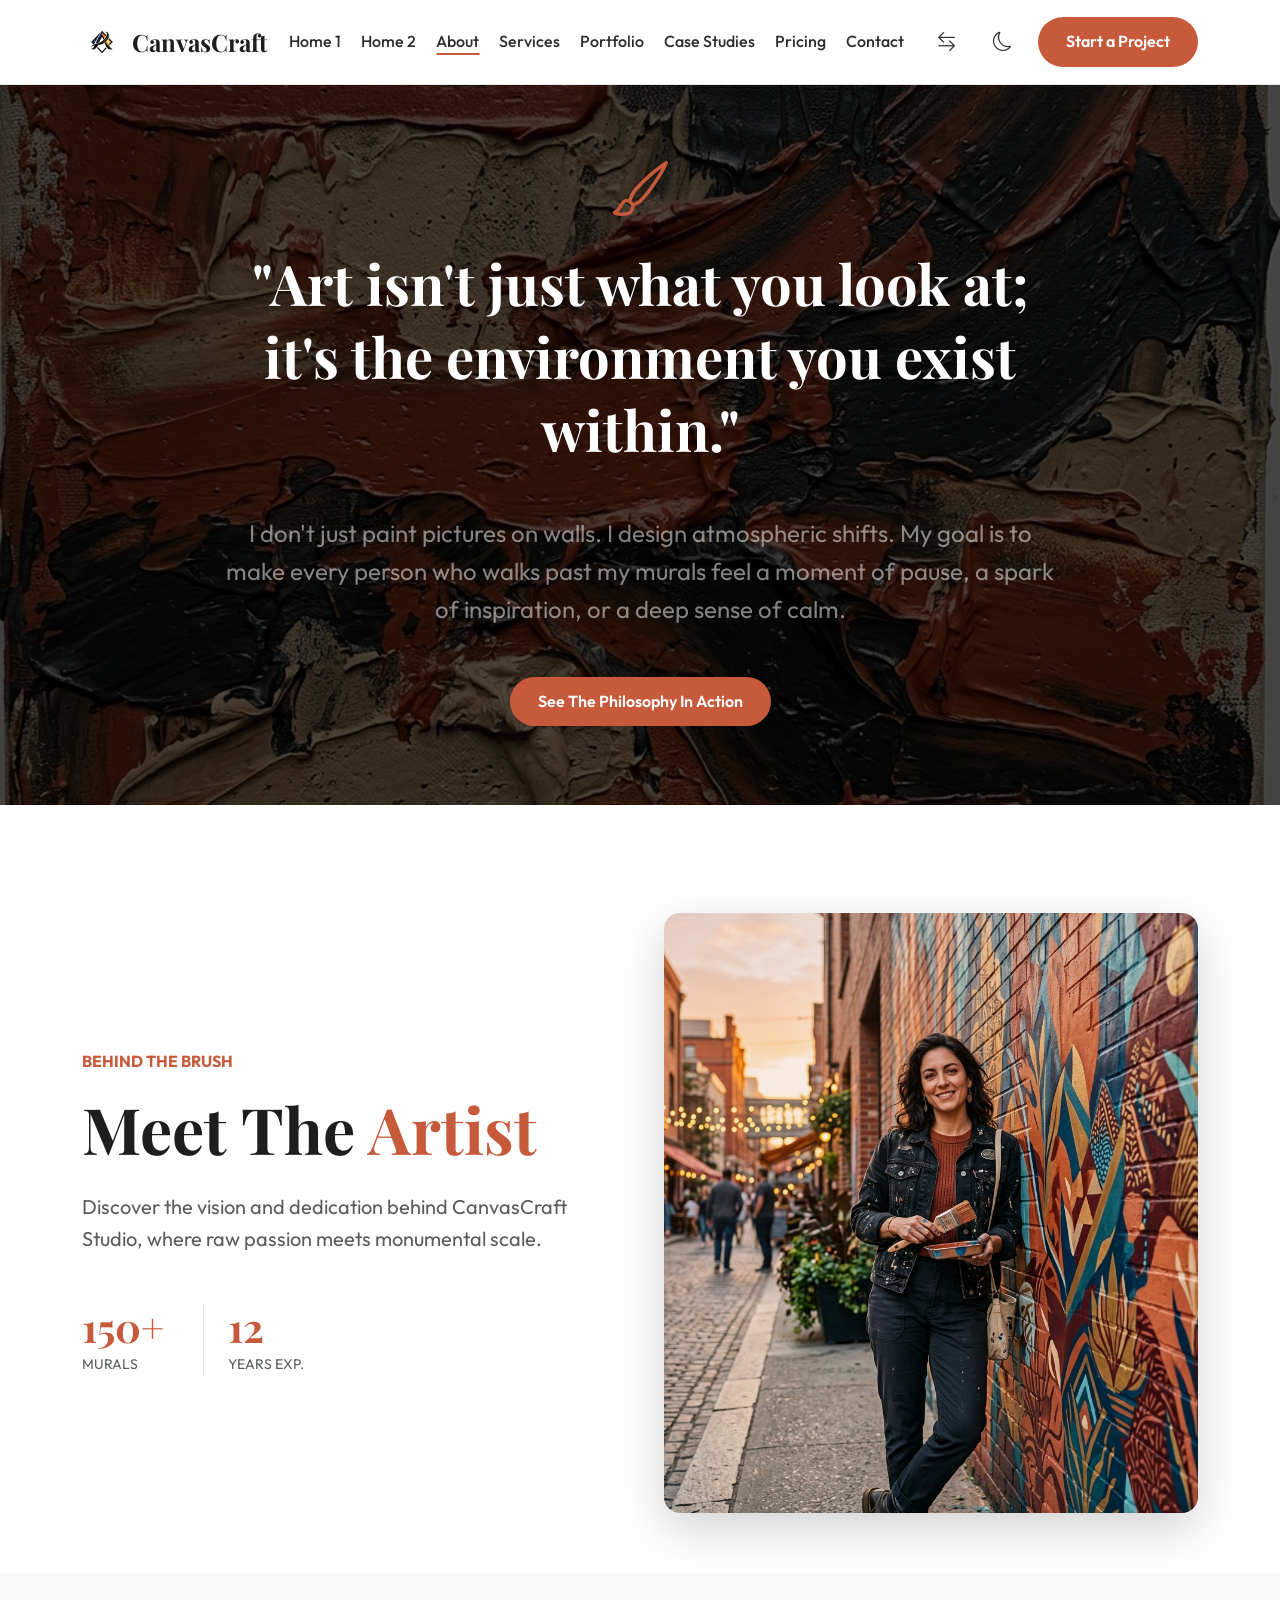
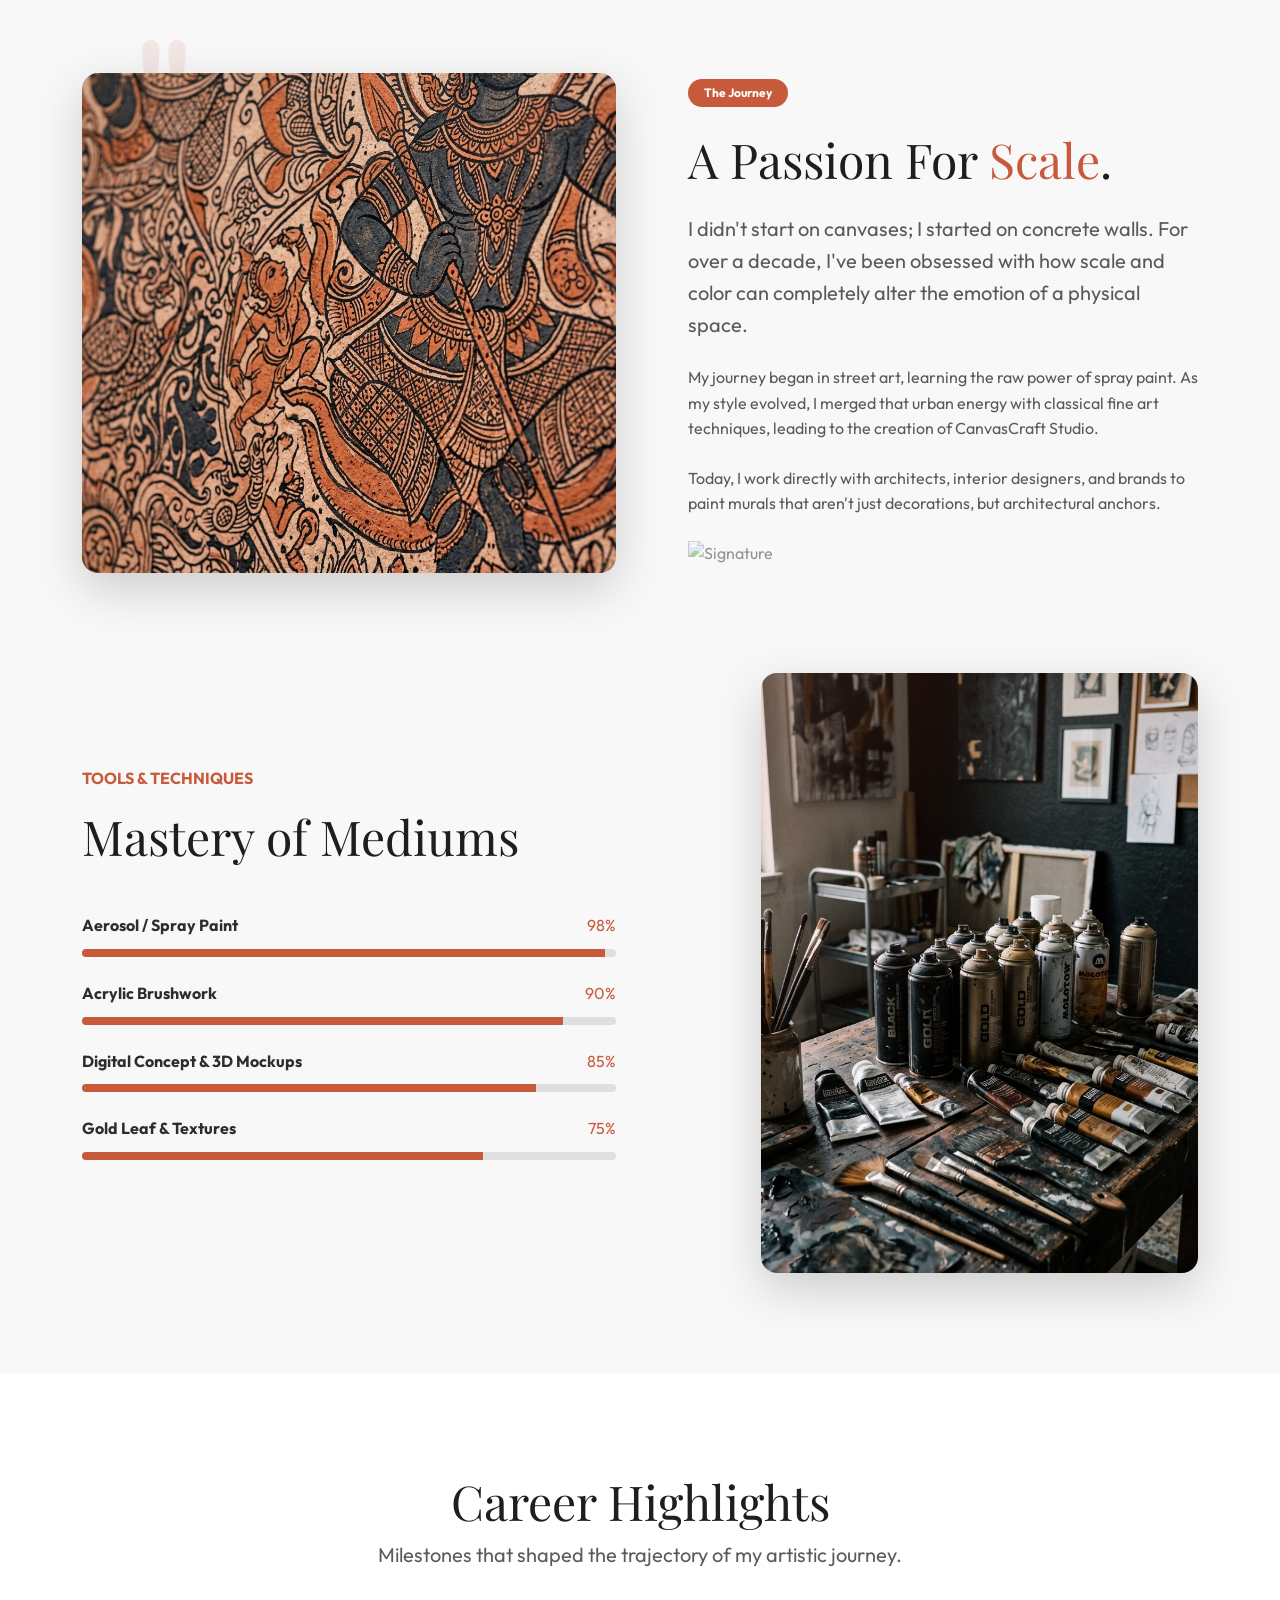
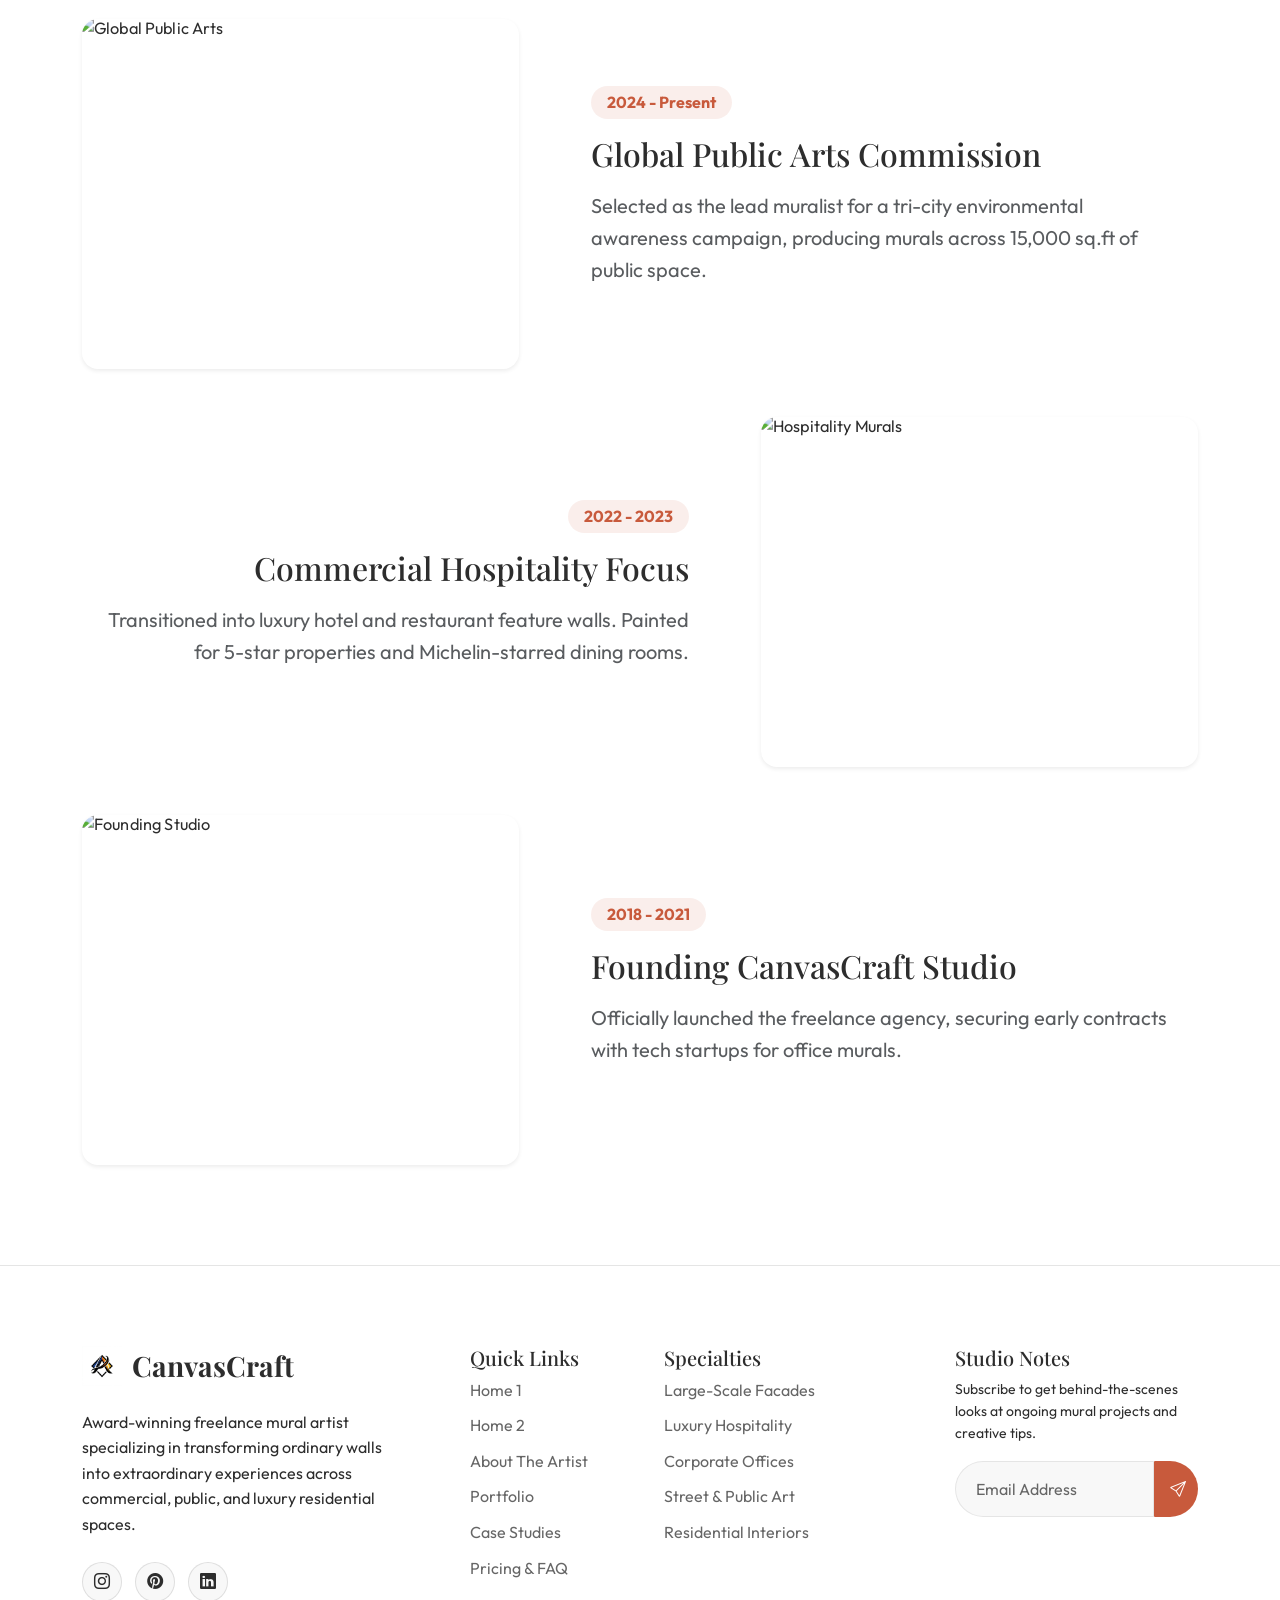
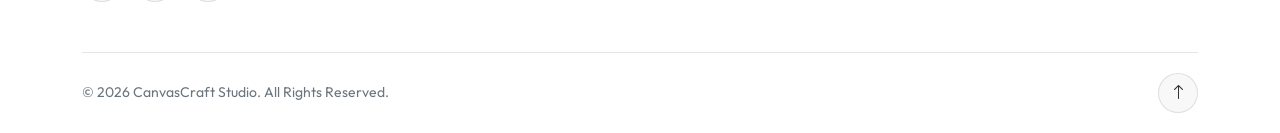
==== commit 1d7e49f5: "alignment" ====
--- a/about.html
+++ b/about.html
@@ -33,7 +33,7 @@
                     style="color: var(--cc-secondary); font-family: var(--font-heading); line-height: 1;">CanvasCraft</span>
             </a>
 
-            <nav class="d-none d-lg-flex">
+            <nav class="d-none d-xl-flex">
                 <a href="index.html" class="nav-link">Home 1</a>
                 <a href="home2.html" class="nav-link">Home 2</a>
                 <a href="about.html" class="nav-link active">About</a>
@@ -45,11 +45,11 @@
             </nav>
 
             <div class="d-flex align-items-center gap-3">
-                <button id="themeToggle" class="theme-toggle" aria-label="Toggle Dark Mode">
+                <button class="theme-toggle d-none d-xl-flex" aria-label="Toggle RTL Mode" title="Toggle RTL"><i class="bi bi-arrow-left-right"></i></button><button class="theme-toggle theme-toggle-btn d-none d-xl-flex" aria-label="Toggle Dark Mode">
                     <i class="bi bi-moon"></i>
                 </button>
-                <a href="booking.html" class="btn-primary-brand d-none d-md-inline-block">Start a Project</a>
-                <button class="navbar-toggler d-lg-none btn border-0" type="button" data-bs-toggle="offcanvas"
+                <a href="booking.html" class="btn-primary-brand d-none d-xl-inline-block">Start a Project</a>
+                <button class="navbar-toggler d-xl-none btn border-0" type="button" data-bs-toggle="offcanvas"
                     data-bs-target="#mobileMenu">
                     <i class="bi bi-list fs-2 text-primary-brand"></i>
                 </button>
@@ -76,7 +76,11 @@
                 <a href="portfolio.html" class="text-decoration-none text-body">Portfolio</a>
                 <a href="case-studies.html" class="text-decoration-none text-body">Case Studies</a>
                 <a href="contact.html" class="text-decoration-none text-body">Contact</a>
-                <a href="booking.html" class="btn-primary-brand text-center mt-4">Start a Project</a>
+                <div class="d-flex gap-4 justify-content-center mt-3">
+                <button class="theme-toggle" aria-label="Toggle RTL Mode" title="Toggle RTL"><i class="bi bi-arrow-left-right"></i></button>
+                <button class="theme-toggle theme-toggle-btn" aria-label="Toggle Dark Mode"><i class="bi bi-moon"></i></button>
+            </div>
+            <a href="booking.html" class="btn-primary-brand text-center mt-4">Start a Project</a>
             </div>
         </div>
     </div>
@@ -367,4 +371,6 @@
     <script src="assets/js/main.js"></script>
 </body>
 
-</html>+</html>
+
+
--- a/assets/css/style.css
+++ b/assets/css/style.css
@@ -40,13 +40,18 @@
   box-sizing: border-box;
 }
 
+html, body {
+  overflow-x: hidden;
+  width: 100%;
+  position: relative;
+}
+
 body {
   font-family: var(--font-body);
   background-color: var(--cc-bg);
   color: var(--cc-text);
   line-height: 1.6;
   transition: background-color var(--transition-smooth), color var(--transition-smooth);
-  overflow-x: hidden;
   padding-top: 85px; /* Prevent header overlap */
 }
 
@@ -506,9 +511,7 @@
   to { transform: translateX(0); opacity: 1; }
 }
 
-.large-project-section {
-  /* Inherits standard body background and text color */
-}
+
 .large-project-img {
   border-radius: var(--border-radius);
   box-shadow: 0 30px 60px rgba(0,0,0,0.5);
@@ -567,7 +570,6 @@
   border-right: 4px solid var(--cc-primary);
 }
 .ba-after img {
-  width: 900px; /* Match max-width */
   max-width: none;
   height: 100%;
   object-fit: cover;
@@ -1159,9 +1161,14 @@
 }
 
 /* Ensure Bootstrap text utilities respect the custom theme variables in dark mode */
-.text-muted, .text-secondary {
+[data-theme="dark"] .text-body {
+  color: var(--cc-text) !important;
+}
+[data-theme="dark"] .text-muted, [data-theme="dark"] .text-secondary {
   color: var(--cc-text-muted) !important;
 }
+[data-theme="dark"] .btn-close {
+  filter: invert(1) grayscale(100%) brightness(200%);
 }
 
 /* ==========================================================================
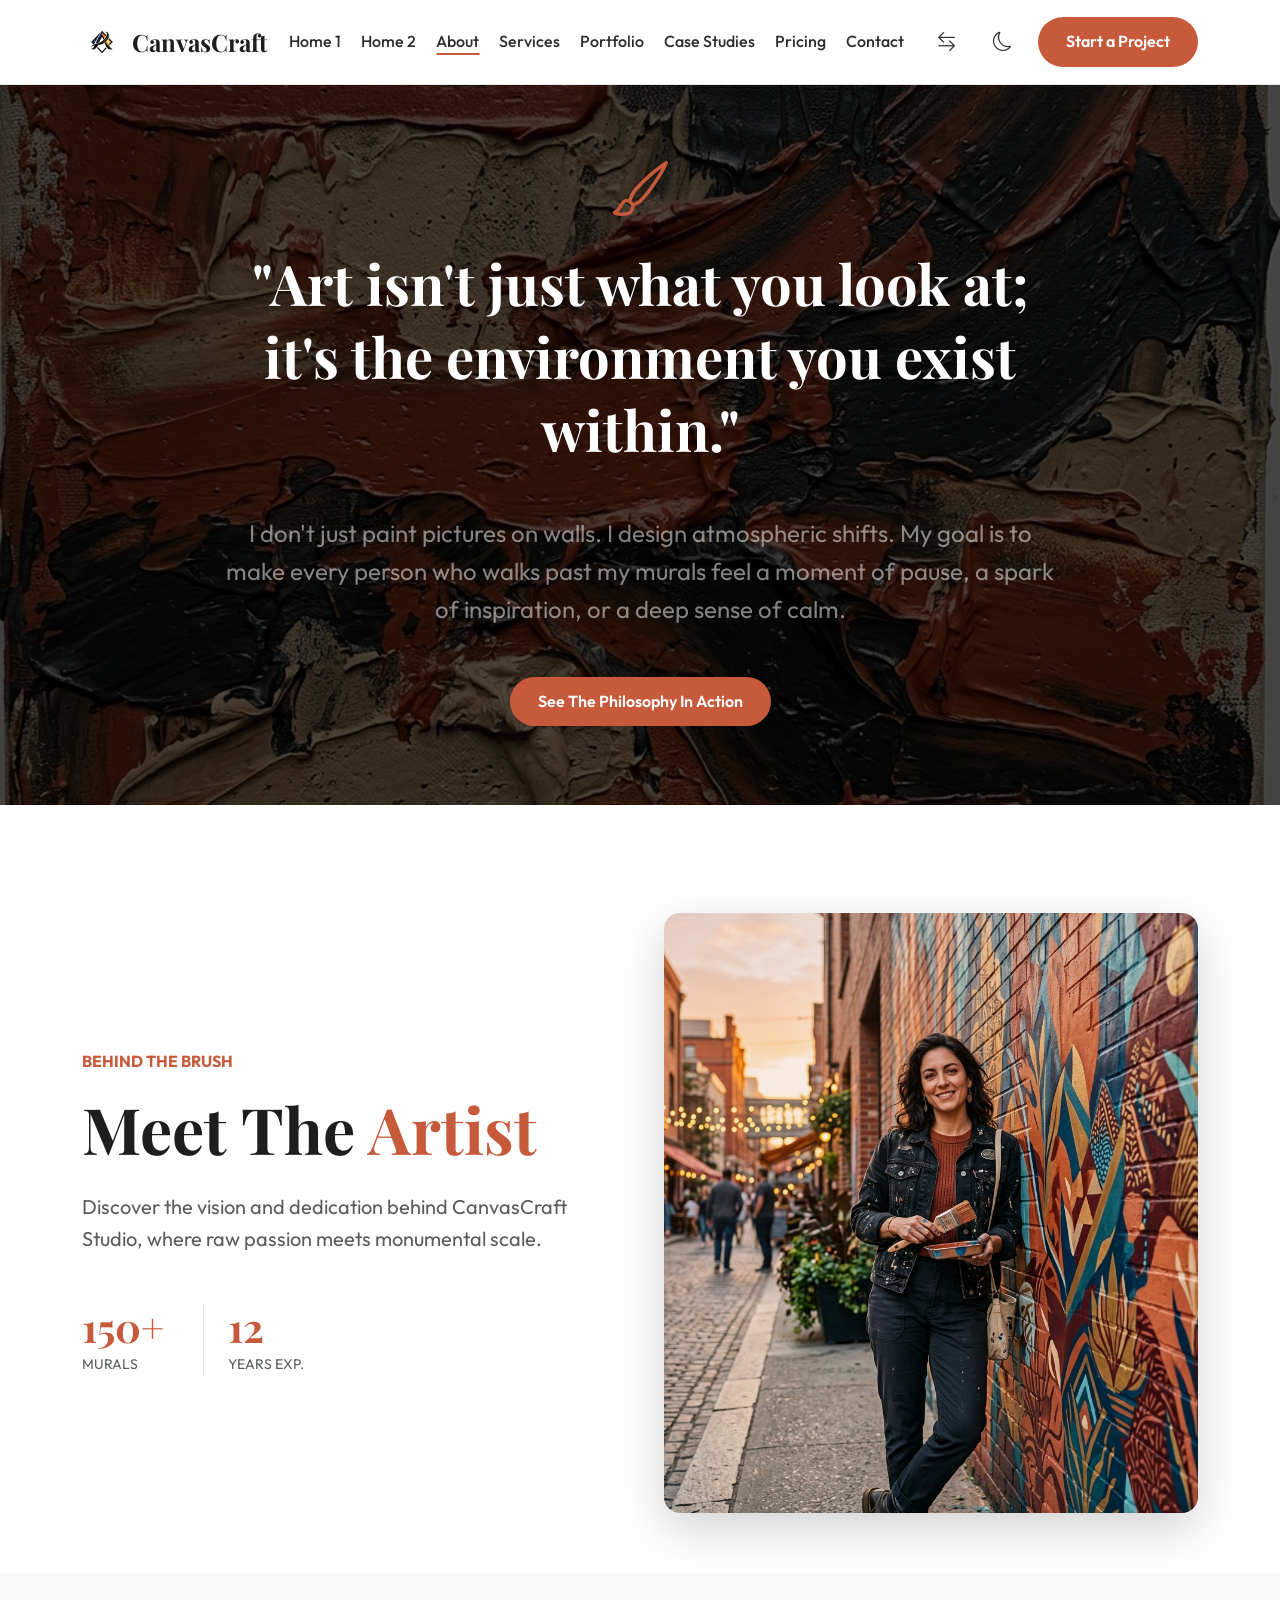
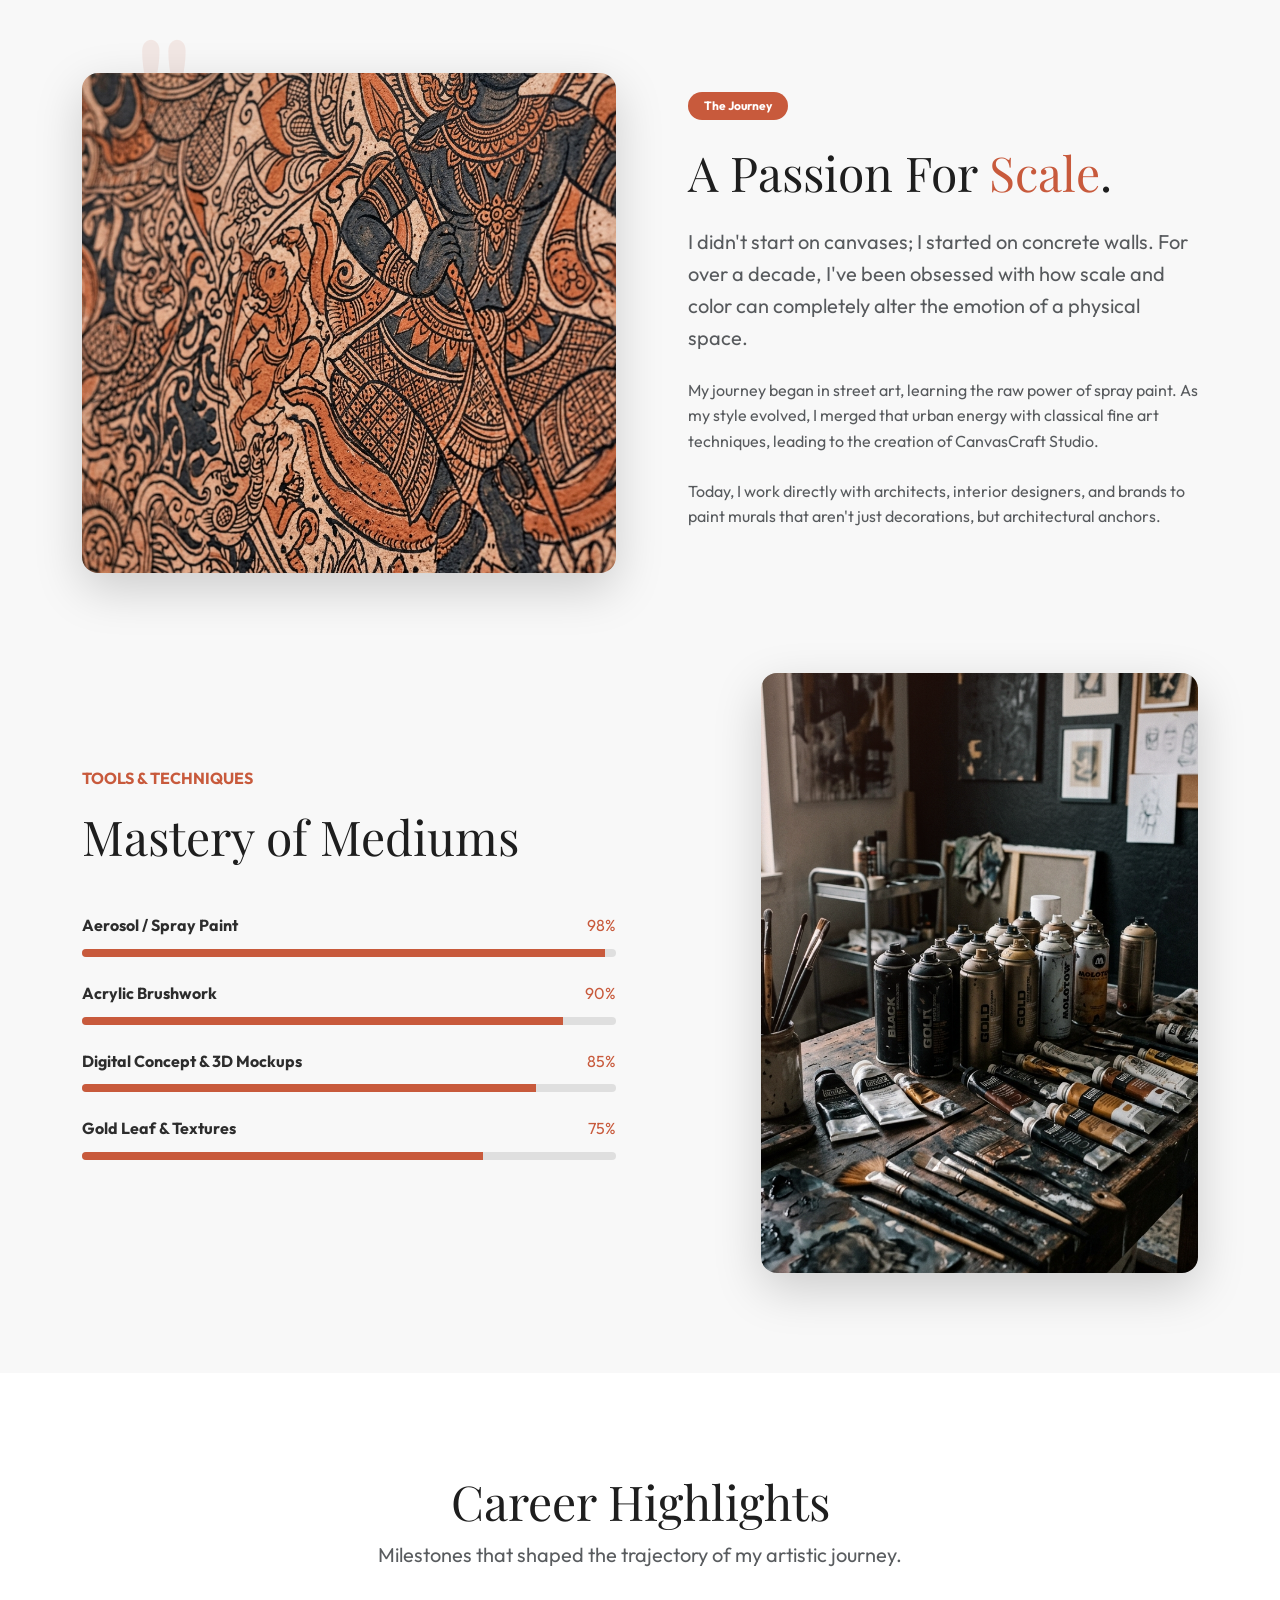
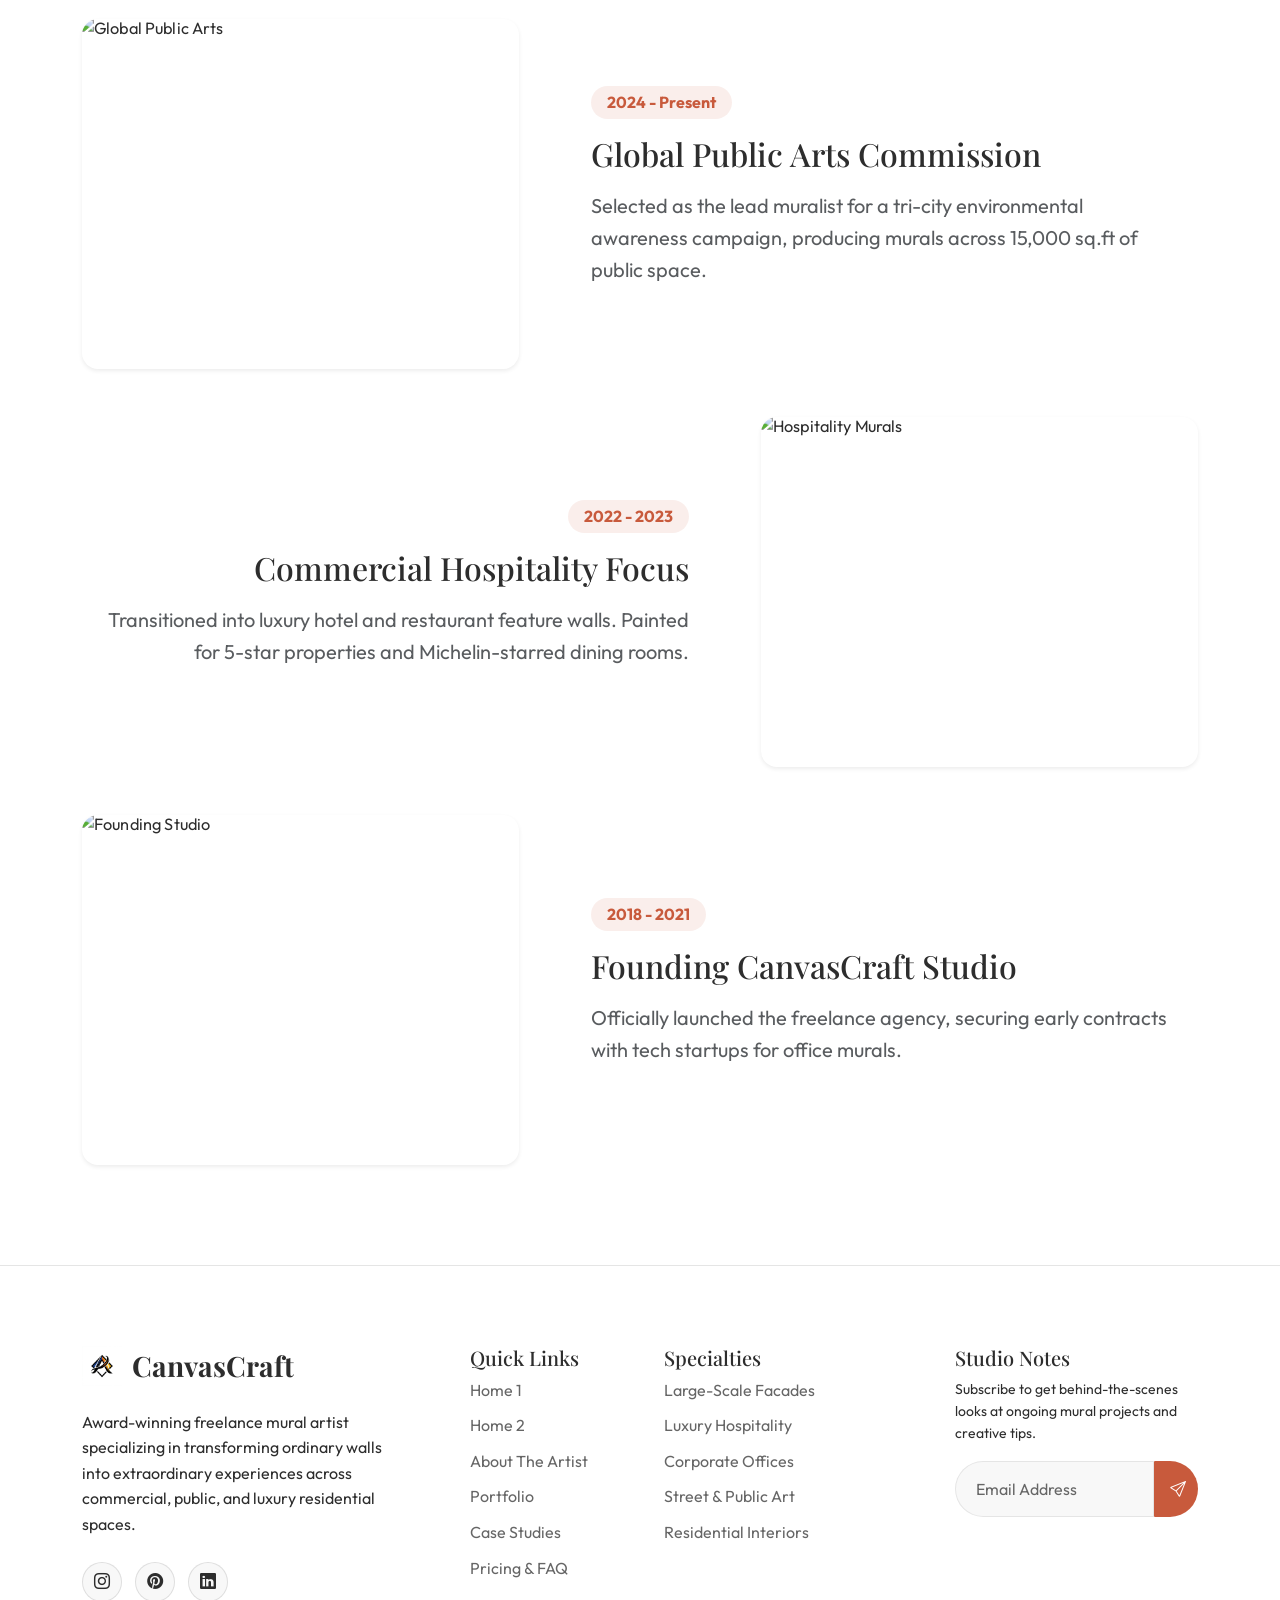
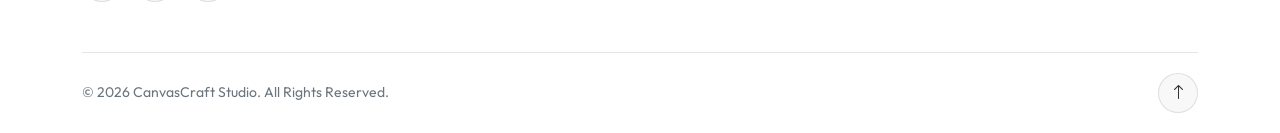
==== commit 4b157c68: "recorrections" ====
--- a/about.html
+++ b/about.html
@@ -45,7 +45,9 @@
             </nav>
 
             <div class="d-flex align-items-center gap-3">
-                <button class="theme-toggle d-none d-xl-flex" aria-label="Toggle RTL Mode" title="Toggle RTL"><i class="bi bi-arrow-left-right"></i></button><button class="theme-toggle theme-toggle-btn d-none d-xl-flex" aria-label="Toggle Dark Mode">
+                <button class="theme-toggle d-none d-xl-flex" aria-label="Toggle RTL Mode" title="Toggle RTL"><i
+                        class="bi bi-arrow-left-right"></i></button><button
+                    class="theme-toggle theme-toggle-btn d-none d-xl-flex" aria-label="Toggle Dark Mode">
                     <i class="bi bi-moon"></i>
                 </button>
                 <a href="booking.html" class="btn-primary-brand d-none d-xl-inline-block">Start a Project</a>
@@ -77,17 +79,20 @@
                 <a href="case-studies.html" class="text-decoration-none text-body">Case Studies</a>
                 <a href="contact.html" class="text-decoration-none text-body">Contact</a>
                 <div class="d-flex gap-4 justify-content-center mt-3">
-                <button class="theme-toggle" aria-label="Toggle RTL Mode" title="Toggle RTL"><i class="bi bi-arrow-left-right"></i></button>
-                <button class="theme-toggle theme-toggle-btn" aria-label="Toggle Dark Mode"><i class="bi bi-moon"></i></button>
-            </div>
-            <a href="booking.html" class="btn-primary-brand text-center mt-4">Start a Project</a>
+                    <button class="theme-toggle" aria-label="Toggle RTL Mode" title="Toggle RTL"><i
+                            class="bi bi-arrow-left-right"></i></button>
+                    <button class="theme-toggle theme-toggle-btn" aria-label="Toggle Dark Mode"><i
+                            class="bi bi-moon"></i></button>
+                </div>
+                <a href="booking.html" class="btn-primary-brand text-center mt-4">Start a Project</a>
             </div>
         </div>
     </div>
 
     <main>
         <!-- 5. Artistic Philosophy (Moved to Hero) -->
-        <section class="philosophy-section position-relative reveal-up overflow-hidden d-flex align-items-center" style="min-height: 80vh;">
+        <section class="philosophy-section position-relative reveal-up overflow-hidden d-flex align-items-center"
+            style="min-height: 80vh;">
             <div class="philosophy-bg position-absolute w-100 h-100 top-0 start-0"
                 style="background-image: url('assets/img/services-hero.png'); background-size: cover; background-position: center; background-attachment: fixed; filter: brightness(0.3);">
             </div>
@@ -166,7 +171,6 @@
                             leading to the creation of CanvasCraft Studio.</p>
                         <p class="text-muted mb-4">Today, I work directly with architects, interior designers, and
                             brands to paint murals that aren't just decorations, but architectural anchors.</p>
-                        <img src="assets/img/logo.png" alt="Signature" height="40" style="opacity: 0.5;">
                     </div>
                 </div>
             </div>
@@ -371,6 +375,4 @@
     <script src="assets/js/main.js"></script>
 </body>
 
-</html>
-
-
+</html>
--- a/assets/css/style.css
+++ b/assets/css/style.css
@@ -2,20 +2,24 @@
 
 :root {
   /* Colors - Light Theme (Default) */
-  --cc-primary: #C85A3C; /* Deep Terracotta */
-  --cc-secondary: #1E1E1E; /* Charcoal Black */
-  --cc-accent: #E6D5C3; /* Warm Sand */
-  --cc-bg: #F8F8F8; /* Soft White */
+  --cc-primary: #C85A3C;
+  /* Deep Terracotta */
+  --cc-secondary: #1E1E1E;
+  /* Charcoal Black */
+  --cc-accent: #E6D5C3;
+  /* Warm Sand */
+  --cc-bg: #F8F8F8;
+  /* Soft White */
   --cc-surface: #FFFFFF;
   --cc-text: #2D2D2D;
   --cc-text-muted: #666666;
   --cc-border: rgba(0, 0, 0, 0.1);
   --cc-nav-bg: rgba(248, 248, 248, 0.9);
-  
+
   /* Fonts */
   --font-heading: 'Playfair Display', serif;
   --font-body: 'Outfit', sans-serif;
-  
+
   /* Layout */
   --section-padding: 100px 0;
   --border-radius: 12px;
@@ -40,7 +44,8 @@
   box-sizing: border-box;
 }
 
-html, body {
+html,
+body {
   overflow-x: hidden;
   width: 100%;
   position: relative;
@@ -52,10 +57,16 @@
   color: var(--cc-text);
   line-height: 1.6;
   transition: background-color var(--transition-smooth), color var(--transition-smooth);
-  padding-top: 85px; /* Prevent header overlap */
-}
-
-h1, h2, h3, h4, h5, h6 {
+  padding-top: 85px;
+  /* Prevent header overlap */
+}
+
+h1,
+h2,
+h3,
+h4,
+h5,
+h6 {
   font-family: var(--font-heading);
   color: var(--cc-secondary);
   font-weight: 700;
@@ -75,10 +86,22 @@
 }
 
 /* Base Utility Classes */
-.bg-surface { background-color: var(--cc-surface); transition: background-color var(--transition-smooth); }
-.text-primary-brand { color: var(--cc-primary); }
-.bg-primary-brand { background-color: var(--cc-primary) !important; }
-.section-padding { padding: var(--section-padding); }
+.bg-surface {
+  background-color: var(--cc-surface);
+  transition: background-color var(--transition-smooth);
+}
+
+.text-primary-brand {
+  color: var(--cc-primary);
+}
+
+.bg-primary-brand {
+  background-color: var(--cc-primary) !important;
+}
+
+.section-padding {
+  padding: var(--section-padding);
+}
 
 /* Sticky Header */
 header {
@@ -88,8 +111,10 @@
   width: 100%;
   height: 85px;
   z-index: 1000;
-  background-color: var(--cc-surface); /* Solid background to prevent blending */
-  box-shadow: 0 4px 20px rgba(0,0,0,0.05); /* Stronger separation */
+  background-color: var(--cc-surface);
+  /* Solid background to prevent blending */
+  box-shadow: 0 4px 20px rgba(0, 0, 0, 0.05);
+  /* Stronger separation */
   border-bottom: 1px solid var(--cc-border);
   transition: all var(--transition-smooth);
   display: flex;
@@ -120,7 +145,8 @@
   transform: translateX(-50%);
 }
 
-.nav-link:hover::after, .nav-link.active::after {
+.nav-link:hover::after,
+.nav-link.active::after {
   width: 100%;
 }
 
@@ -175,6 +201,7 @@
   border-radius: 50%;
   transition: background-color 0.3s;
 }
+
 .theme-toggle:hover {
   background-color: var(--cc-border);
 }
@@ -234,22 +261,26 @@
   position: relative;
   padding-top: 40px;
 }
+
 .hero-content h1 {
   font-size: clamp(3rem, 5vw, 5.5rem);
   margin-bottom: 20px;
 }
+
 .hero-image-wrapper {
   position: relative;
   border-radius: var(--border-radius);
   overflow: hidden;
-  box-shadow: 0 20px 50px rgba(0,0,0,0.1);
-}
+  box-shadow: 0 20px 50px rgba(0, 0, 0, 0.1);
+}
+
 .hero-image-wrapper img {
   width: 100%;
   height: 80vh;
   object-fit: cover;
   transition: transform 1.5s ease;
 }
+
 .hero-image-wrapper:hover img {
   transform: scale(1.05);
 }
@@ -262,31 +293,36 @@
   cursor: pointer;
   margin-bottom: 30px;
 }
+
 .category-card img {
   height: 400px;
   width: 100%;
   object-fit: cover;
   transition: transform 0.8s ease;
 }
+
 .category-overlay {
   position: absolute;
   bottom: 0;
   left: 0;
   width: 100%;
   padding: 30px;
-  background: linear-gradient(to top, rgba(0,0,0,0.8), transparent);
+  background: linear-gradient(to top, rgba(0, 0, 0, 0.8), transparent);
   color: #fff;
-  transform: translateY(20px);
-  opacity: 0;
+  transform: translateY(0);
+  opacity: 1;
   transition: all 0.4s ease;
 }
+
 .category-overlay h3 {
   color: #fff;
   margin: 0;
 }
+
 .category-card:hover img {
   transform: scale(1.1);
 }
+
 .category-card:hover .category-overlay {
   transform: translateY(0);
   opacity: 1;
@@ -298,29 +334,39 @@
   position: relative;
   overflow: hidden;
 }
+
 .modern-image-wrapper {
   border-radius: 20px;
   overflow: hidden;
-  box-shadow: 0 30px 60px rgba(0,0,0,0.1);
-}
+  box-shadow: 0 30px 60px rgba(0, 0, 0, 0.1);
+}
+
 .modern-image-wrapper img {
   transform: scale(1.02);
 }
+
 .modern-image-wrapper:hover img {
   transform: scale(1.08);
 }
+
 .image-overlay-glow {
   position: absolute;
-  top: 0; left: 0; right: 0; bottom: 0;
-  background: linear-gradient(135deg, rgba(200,90,60,0.2) 0%, transparent 50%);
+  top: 0;
+  left: 0;
+  right: 0;
+  bottom: 0;
+  background: linear-gradient(135deg, rgba(200, 90, 60, 0.2) 0%, transparent 50%);
   pointer-events: none;
 }
+
 .signature-content-modern {
   background-color: transparent;
 }
+
 .transition-transform {
   transition: transform 0.3s ease;
 }
+
 .btn-primary-brand:hover .transition-transform {
   transform: translateX(5px);
 }
@@ -329,6 +375,7 @@
 .process-timeline {
   position: relative;
 }
+
 .process-timeline::before {
   content: '';
   position: absolute;
@@ -340,20 +387,24 @@
   transform: translateX(-50%);
   opacity: 0.3;
 }
+
 .timeline-item {
   position: relative;
   margin-bottom: 60px;
   width: 50%;
 }
+
 .timeline-item:nth-child(odd) {
   left: 0;
   padding-right: 50px;
   text-align: right;
 }
+
 .timeline-item:nth-child(even) {
   left: 50%;
   padding-left: 50px;
 }
+
 .timeline-dot {
   position: absolute;
   top: 0;
@@ -363,9 +414,11 @@
   border-radius: 50%;
   z-index: 1;
 }
+
 .timeline-item:nth-child(odd) .timeline-dot {
   right: -10px;
 }
+
 .timeline-item:nth-child(even) .timeline-dot {
   left: -10px;
 }
@@ -375,18 +428,21 @@
   background-color: var(--cc-surface);
   padding: 40px;
   border-radius: var(--border-radius);
-  box-shadow: 0 15px 35px rgba(0,0,0,0.03);
+  box-shadow: 0 15px 35px rgba(0, 0, 0, 0.03);
   transition: transform 0.3s ease, background-color var(--transition-smooth);
   border: 1px solid var(--cc-border);
 }
+
 .testimonial-card:hover {
   transform: translateY(-10px);
 }
+
 .client-info {
   display: flex;
   align-items: center;
   margin-bottom: 20px;
 }
+
 .client-avatar {
   width: 60px;
   height: 60px;
@@ -411,13 +467,17 @@
   border-radius: var(--border-radius);
   margin: 0 20px 100px 20px;
 }
+
 .cta-section [data-theme="dark"] & {
   color: #121212;
 }
+
 .cta-content h2 {
   color: var(--cc-secondary);
 }
-[data-theme="dark"] .cta-section h2, [data-theme="dark"] .cta-section p {
+
+[data-theme="dark"] .cta-section h2,
+[data-theme="dark"] .cta-section p {
   color: #121212 !important;
 }
 
@@ -428,19 +488,23 @@
   padding-top: 80px;
   border-top: 1px solid var(--cc-border);
 }
+
 footer h4 {
   color: var(--cc-secondary);
   margin-bottom: 20px;
 }
+
 .footer-link {
   color: var(--cc-text-muted);
   transition: color 0.3s ease;
   display: block;
   margin-bottom: 10px;
 }
+
 .footer-link:hover {
   color: var(--cc-primary);
 }
+
 .social-icons a {
   color: var(--cc-text);
   background-color: var(--cc-bg);
@@ -454,12 +518,14 @@
   margin-right: 10px;
   transition: all 0.3s ease;
 }
+
 .social-icons a:hover {
   background-color: var(--cc-primary);
   color: #fff;
   border-color: var(--cc-primary);
   transform: translateY(-3px);
 }
+
 .footer-bottom {
   border-top: 1px solid var(--cc-border);
   padding: 20px 0;
@@ -471,6 +537,7 @@
   .process-timeline::before {
     left: 20px;
   }
+
   .timeline-item {
     width: 100%;
     padding-left: 60px !important;
@@ -478,6 +545,7 @@
     text-align: left !important;
     left: 0 !important;
   }
+
   .timeline-dot {
     left: 10px !important;
   }
@@ -490,6 +558,7 @@
   position: relative;
   overflow: hidden;
 }
+
 .split-hero-text {
   display: flex;
   flex-direction: column;
@@ -498,26 +567,53 @@
   background-color: var(--cc-surface);
   z-index: 2;
 }
+
 .split-hero-img {
   background-image: url('../img/home2-hero.png');
   background-size: cover;
-  background-position: center;
+  background-position: right center;
   clip-path: polygon(10% 0, 100% 0, 100% 100%, 0% 100%);
   animation: slideInRight 1.5s cubic-bezier(0.25, 1, 0.5, 1) forwards;
   opacity: 0;
 }
+
+@media (max-width: 1199px) {
+  .split-hero {
+    min-height: auto;
+    flex-direction: column;
+  }
+  
+  .split-hero-text {
+    padding: 10% 5%;
+  }
+
+  .split-hero-img {
+    min-height: 50vh;
+    clip-path: none;
+    border-radius: var(--border-radius) var(--border-radius) 0 0;
+  }
+}
+
 @keyframes slideInRight {
-  from { transform: translateX(100%); opacity: 0; }
-  to { transform: translateX(0); opacity: 1; }
+  from {
+    transform: translateX(100%);
+    opacity: 0;
+  }
+
+  to {
+    transform: translateX(0);
+    opacity: 1;
+  }
 }
 
 
 .large-project-img {
   border-radius: var(--border-radius);
-  box-shadow: 0 30px 60px rgba(0,0,0,0.5);
+  box-shadow: 0 30px 60px rgba(0, 0, 0, 0.5);
   transform: scale(0.95);
   transition: transform 1s ease;
 }
+
 .large-project-img:hover {
   transform: scale(1);
 }
@@ -530,6 +626,7 @@
   text-align: center;
   transition: all var(--transition-smooth);
 }
+
 .industry-card i {
   font-size: 3rem;
   color: var(--cc-primary);
@@ -537,12 +634,16 @@
   display: inline-block;
   transition: transform 0.4s;
 }
+
 .industry-card:hover {
   background-color: var(--cc-primary);
   color: #fff;
   transform: translateY(-10px);
 }
-.industry-card:hover i, .industry-card:hover h4, .industry-card:hover p {
+
+.industry-card:hover i,
+.industry-card:hover h4,
+.industry-card:hover p {
   color: #fff !important;
 }
 
@@ -554,12 +655,14 @@
   margin: 0 auto;
   border-radius: var(--border-radius);
   overflow: hidden;
-  box-shadow: 0 20px 40px rgba(0,0,0,0.1);
-}
+  box-shadow: 0 20px 40px rgba(0, 0, 0, 0.1);
+}
+
 .ba-img {
   width: 100%;
   display: block;
 }
+
 .ba-after {
   position: absolute;
   top: 0;
@@ -569,11 +672,13 @@
   overflow: hidden;
   border-right: 4px solid var(--cc-primary);
 }
+
 .ba-after img {
   max-width: none;
   height: 100%;
   object-fit: cover;
 }
+
 .ba-handle {
   position: absolute;
   top: 0;
@@ -587,6 +692,7 @@
   align-items: center;
   justify-content: center;
 }
+
 .ba-handle-btn {
   width: 40px;
   height: 40px;
@@ -596,7 +702,7 @@
   display: flex;
   align-items: center;
   justify-content: center;
-  box-shadow: 0 0 15px rgba(0,0,0,0.3);
+  box-shadow: 0 0 15px rgba(0, 0, 0, 0.3);
 }
 
 .award-logo {
@@ -604,6 +710,7 @@
   transition: all 0.3s ease;
   max-height: 60px;
 }
+
 .award-logo:hover {
   filter: grayscale(0%) opacity(1);
 }
@@ -614,6 +721,7 @@
   align-items: center;
   gap: 10px;
 }
+
 .brand-logo-img {
   height: 40px !important;
   width: auto;
@@ -625,12 +733,15 @@
   padding-top: 60px;
   padding-bottom: 60px;
 }
+
 .bg-primary-brand-light {
   background-color: rgba(200, 90, 60, 0.1);
 }
+
 .stat-box {
   padding-right: 15px;
 }
+
 .visual-timeline .row {
   position: relative;
 }
@@ -638,6 +749,7 @@
 .story-section {
   position: relative;
 }
+
 .story-section::before {
   content: '"';
   position: absolute;
@@ -653,6 +765,7 @@
 .skill-bar-container {
   margin-bottom: 20px;
 }
+
 .skill-bar {
   height: 8px;
   background-color: var(--cc-border);
@@ -660,18 +773,22 @@
   overflow: hidden;
   margin-top: 10px;
 }
+
 .skill-progress {
   height: 100%;
   background-color: var(--cc-primary);
-  width: 0; /* Animated via JS */
+  width: 0;
+  /* Animated via JS */
   transition: width 1.5s cubic-bezier(0.25, 1, 0.5, 1);
 }
 
 @media (max-width: 991px) {
   .split-hero-img {
-    height: 40vh;
+    height: 60vh;
     clip-path: none;
     order: -1;
+    background-size: cover;
+    background-position: top center;
   }
 }
 
@@ -695,25 +812,35 @@
   position: relative;
   z-index: 1;
 }
+
 .service-cat-card::after {
   content: '';
   position: absolute;
-  top: 0; left: 0; width: 100%; height: 100%;
+  top: 0;
+  left: 0;
+  width: 100%;
+  height: 100%;
   background-color: var(--cc-primary);
   z-index: -1;
   transform: scaleY(0);
   transform-origin: bottom;
   transition: transform 0.5s ease;
 }
+
 .service-cat-card:hover::after {
   transform: scaleY(1);
 }
-.service-cat-card:hover h3, .service-cat-card:hover p, .service-cat-card:hover i {
+
+.service-cat-card:hover h3,
+.service-cat-card:hover p,
+.service-cat-card:hover i {
   color: #fff !important;
 }
+
 .service-cat-card:hover .service-card-img {
   transform: scale(1.1) !important;
 }
+
 .service-cat-card:hover .btn-outline-primary {
   border-color: #fff !important;
   color: #fff !important;
@@ -722,15 +849,17 @@
 .process-steps-wrap {
   position: relative;
 }
+
 .process-step-box {
   background-color: var(--cc-surface);
   padding: 40px;
   border-radius: var(--border-radius);
-  box-shadow: 0 10px 30px rgba(0,0,0,0.05);
+  box-shadow: 0 10px 30px rgba(0, 0, 0, 0.05);
   position: relative;
   z-index: 2;
   border-top: 4px solid var(--cc-primary);
 }
+
 .process-step-number {
   position: absolute;
   top: -25px;
@@ -757,6 +886,7 @@
   padding-top: 60px;
   background-color: var(--cc-surface);
 }
+
 .sd-hero-img {
   width: 100%;
   height: 60vh;
@@ -769,6 +899,7 @@
   border-left: 2px solid var(--cc-border);
   transition: all 0.3s;
 }
+
 .sd-workflow-box:hover {
   border-left-color: var(--cc-primary);
   background-color: rgba(200, 90, 60, 0.05);
@@ -778,6 +909,7 @@
   border-radius: var(--border-radius);
   transition: transform 0.5s;
 }
+
 .sd-portfolio-img:hover {
   transform: scale(1.03);
 }
@@ -799,19 +931,23 @@
   display: flex;
   flex-direction: column;
 }
+
 .blog-card:hover {
   transform: translateY(-10px);
-  box-shadow: 0 15px 35px rgba(0,0,0,0.05);
-}
+  box-shadow: 0 15px 35px rgba(0, 0, 0, 0.05);
+}
+
 .blog-card-img {
   width: 100%;
   height: 250px;
   object-fit: cover;
   transition: transform 0.6s ease;
 }
+
 .blog-card:hover .blog-card-img {
   transform: scale(1.05);
 }
+
 .blog-card-body {
   padding: 30px;
   flex-grow: 1;
@@ -827,6 +963,7 @@
   position: relative;
   overflow: hidden;
 }
+
 .newsletter-box::before {
   content: '';
   position: absolute;
@@ -844,19 +981,23 @@
   padding-top: 60px;
   padding-bottom: 80px;
 }
+
 .blog-content {
   font-size: 1.1rem;
   line-height: 1.8;
   color: var(--cc-text-muted);
 }
+
 .blog-content h3 {
   margin-top: 40px;
   margin-bottom: 20px;
   color: var(--cc-secondary);
 }
+
 .blog-content p {
   margin-bottom: 20px;
 }
+
 .blog-content blockquote {
   font-size: 1.5rem;
   font-family: var(--font-heading);
@@ -871,6 +1012,7 @@
   border: none;
   background-color: transparent;
 }
+
 .related-post-card img {
   border-radius: var(--border-radius);
   height: 200px;
@@ -893,14 +1035,17 @@
   position: relative;
   z-index: 1;
 }
+
 .pricing-card:hover {
   transform: translateY(-10px);
-  box-shadow: 0 15px 35px rgba(0,0,0,0.05);
-}
+  box-shadow: 0 15px 35px rgba(0, 0, 0, 0.05);
+}
+
 .pricing-card.popular {
   border-color: var(--cc-primary);
   box-shadow: 0 10px 30px rgba(200, 90, 60, 0.1);
 }
+
 .pricing-badge {
   position: absolute;
   top: -15px;
@@ -935,20 +1080,24 @@
   margin-bottom: 15px;
   overflow: hidden;
 }
+
 .accordion-button {
   background-color: var(--cc-surface);
   color: var(--cc-text);
   font-weight: bold;
   padding: 20px;
 }
+
 .accordion-button:not(.collapsed) {
   background-color: rgba(200, 90, 60, 0.05);
   color: var(--cc-primary);
   box-shadow: none;
 }
+
 [data-theme="dark"] .accordion-button::after {
   filter: invert(1) grayscale(100%) brightness(200%);
 }
+
 .accordion-body {
   color: var(--cc-text-muted);
   padding: 20px;
@@ -968,6 +1117,7 @@
   flex-wrap: wrap;
   margin-bottom: 40px;
 }
+
 .filter-btn {
   background: transparent;
   border: 1px solid var(--cc-border);
@@ -976,7 +1126,9 @@
   border-radius: 30px;
   transition: all 0.3s ease;
 }
-.filter-btn:hover, .filter-btn.active {
+
+.filter-btn:hover,
+.filter-btn.active {
   background-color: var(--cc-primary);
   border-color: var(--cc-primary);
   color: #fff;
@@ -988,16 +1140,21 @@
   border-radius: var(--border-radius);
   aspect-ratio: 4/3;
 }
+
 .gallery-item img {
   width: 100%;
   height: 100%;
   object-fit: cover;
   transition: transform 0.6s ease;
 }
+
 .gallery-overlay {
   position: absolute;
-  top: 0; left: 0; width: 100%; height: 100%;
-  background: rgba(0,0,0,0.7);
+  top: 0;
+  left: 0;
+  width: 100%;
+  height: 100%;
+  background: rgba(0, 0, 0, 0.7);
   display: flex;
   flex-direction: column;
   justify-content: center;
@@ -1008,9 +1165,11 @@
   padding: 20px;
   text-align: center;
 }
+
 .gallery-item:hover img {
   transform: scale(1.1);
 }
+
 .gallery-item:hover .gallery-overlay {
   opacity: 1;
 }
@@ -1033,11 +1192,12 @@
   background-color: var(--cc-surface);
   border-radius: var(--border-radius);
   padding: 50px;
-  box-shadow: 0 20px 40px rgba(0,0,0,0.08);
+  box-shadow: 0 20px 40px rgba(0, 0, 0, 0.08);
   border: 1px solid var(--cc-border);
 }
 
-.form-control, .form-select {
+.form-control,
+.form-select {
   padding: 15px 20px;
   border-radius: 10px;
   border: 1px solid var(--cc-border) !important;
@@ -1045,13 +1205,17 @@
   color: var(--cc-text) !important;
   transition: border-color 0.3s, box-shadow 0.3s;
 }
-.form-control:focus, .form-select:focus {
+
+.form-control:focus,
+.form-select:focus {
   border-color: var(--cc-primary) !important;
   box-shadow: 0 0 0 4px rgba(200, 90, 60, 0.1) !important;
   background-color: var(--cc-bg) !important;
   color: var(--cc-text) !important;
 }
-.form-control::placeholder, .form-select::placeholder {
+
+.form-control::placeholder,
+.form-select::placeholder {
   color: var(--cc-text-muted) !important;
   opacity: 1 !important;
 }
@@ -1063,10 +1227,11 @@
   color: #fff;
   height: 100%;
 }
+
 .contact-icon-wrap {
   width: 50px;
   height: 50px;
-  background-color: rgba(255,255,255,0.1);
+  background-color: rgba(255, 255, 255, 0.1);
   border-radius: 50%;
   display: flex;
   align-items: center;
@@ -1079,8 +1244,9 @@
   border-radius: var(--border-radius);
   overflow: hidden;
   height: 400px;
-  box-shadow: 0 10px 30px rgba(0,0,0,0.05);
-}
+  box-shadow: 0 10px 30px rgba(0, 0, 0, 0.05);
+}
+
 .map-wrapper iframe {
   width: 100%;
   height: 100%;
@@ -1095,6 +1261,7 @@
   line-height: 1.8;
   position: relative;
 }
+
 .testimonial-quote::before {
   content: '"';
   position: absolute;
@@ -1111,26 +1278,13 @@
   display: flex;
   align-items: flex-start;
 }
+
 ul.list-unstyled li i {
   flex-shrink: 0;
   margin-top: 0.25rem;
 }
 
-/* Center-Align Numbered Headings (Timeline) */
-.timeline-item {
-  width: 100% !important;
-  left: 0 !important;
-  padding: 40px 0 0 0 !important;
-  text-align: center !important;
-}
-.timeline-dot {
-  left: 50% !important;
-  transform: translateX(-50%) !important;
-}
-.process-timeline::before {
-  left: 50% !important;
-  transform: translateX(-50%) !important;
-}
+
 
 /* Fix text visibility on secondary-bg sections in dark mode */
 [data-theme="dark"] .newsletter-box,
@@ -1164,9 +1318,12 @@
 [data-theme="dark"] .text-body {
   color: var(--cc-text) !important;
 }
-[data-theme="dark"] .text-muted, [data-theme="dark"] .text-secondary {
+
+[data-theme="dark"] .text-muted,
+[data-theme="dark"] .text-secondary {
   color: var(--cc-text-muted) !important;
 }
+
 [data-theme="dark"] .btn-close {
   filter: invert(1) grayscale(100%) brightness(200%);
 }
@@ -1183,32 +1340,40 @@
 .portfolio-premium-card {
   transition: all 0.5s cubic-bezier(0.25, 1, 0.5, 1);
 }
+
 .portfolio-premium-card .portfolio-img {
   transition: transform 0.8s cubic-bezier(0.25, 1, 0.5, 1);
 }
+
 .portfolio-premium-card:hover .portfolio-img {
   transform: scale(1.08);
 }
+
 .portfolio-overlay {
-  background: linear-gradient(to top, rgba(0,0,0,0.9) 0%, rgba(0,0,0,0.4) 50%, transparent 100%);
+  background: linear-gradient(to top, rgba(0, 0, 0, 0.9) 0%, rgba(0, 0, 0, 0.4) 50%, transparent 100%);
   opacity: 0.85;
   transition: opacity 0.4s ease;
 }
+
 .portfolio-premium-card:hover .portfolio-overlay {
   opacity: 1;
 }
+
 .portfolio-title {
   transform: translateY(20px);
   transition: transform 0.4s ease;
 }
+
 .portfolio-desc {
   opacity: 0;
   transform: translateY(20px);
   transition: opacity 0.4s ease, transform 0.4s ease;
 }
+
 .portfolio-premium-card:hover .portfolio-title {
   transform: translateY(0);
 }
+
 .portfolio-premium-card:hover .portfolio-desc {
   opacity: 1;
   transform: translateY(0);
@@ -1219,30 +1384,35 @@
 .portfolio-masonry-card {
   transition: transform 0.4s ease, box-shadow 0.4s ease;
 }
+
 .portfolio-masonry-card:hover {
   transform: translateY(-10px);
-  box-shadow: 0 20px 40px rgba(0,0,0,0.15);
-}
+  box-shadow: 0 20px 40px rgba(0, 0, 0, 0.15);
+}
+
 .masonry-overlay {
   position: absolute;
   bottom: 0;
   left: 0;
   width: 100%;
-  background: linear-gradient(to top, rgba(0,0,0,0.9) 0%, transparent 100%);
+  background: linear-gradient(to top, rgba(0, 0, 0, 0.9) 0%, transparent 100%);
 }
 
 /* Horizontal Timeline */
 .process-timeline-horizontal {
   padding: 40px 0;
 }
+
 @media (min-width: 992px) {
   .process-step {
     flex: 1;
   }
 }
+
 .step-icon-wrap {
   transition: transform 0.4s ease, background-color 0.4s ease;
 }
+
 .process-step:hover .step-icon-wrap {
   transform: scale(1.15) rotate(5deg);
   background-color: var(--cc-secondary) !important;
@@ -1253,15 +1423,17 @@
 .case-study-featured-card {
   transition: transform 0.5s cubic-bezier(0.25, 1, 0.5, 1), box-shadow 0.5s ease;
 }
+
 .case-study-featured-card:hover {
   transform: translateY(-5px);
-  box-shadow: 0 30px 60px rgba(0,0,0,0.1);
+  box-shadow: 0 30px 60px rgba(0, 0, 0, 0.1);
 }
 
 /* Before & After */
 .before-after-container {
   transition: transform 0.4s ease;
 }
+
 .before-after-container:hover {
   transform: scale(1.02);
 }
@@ -1271,7 +1443,9 @@
   .portfolio-img {
     height: 350px !important;
   }
+
   .bg-image-parallax {
-    background-attachment: scroll !important; /* Better mobile performance */
+    background-attachment: scroll !important;
+    /* Better mobile performance */
   }
-}
+}
